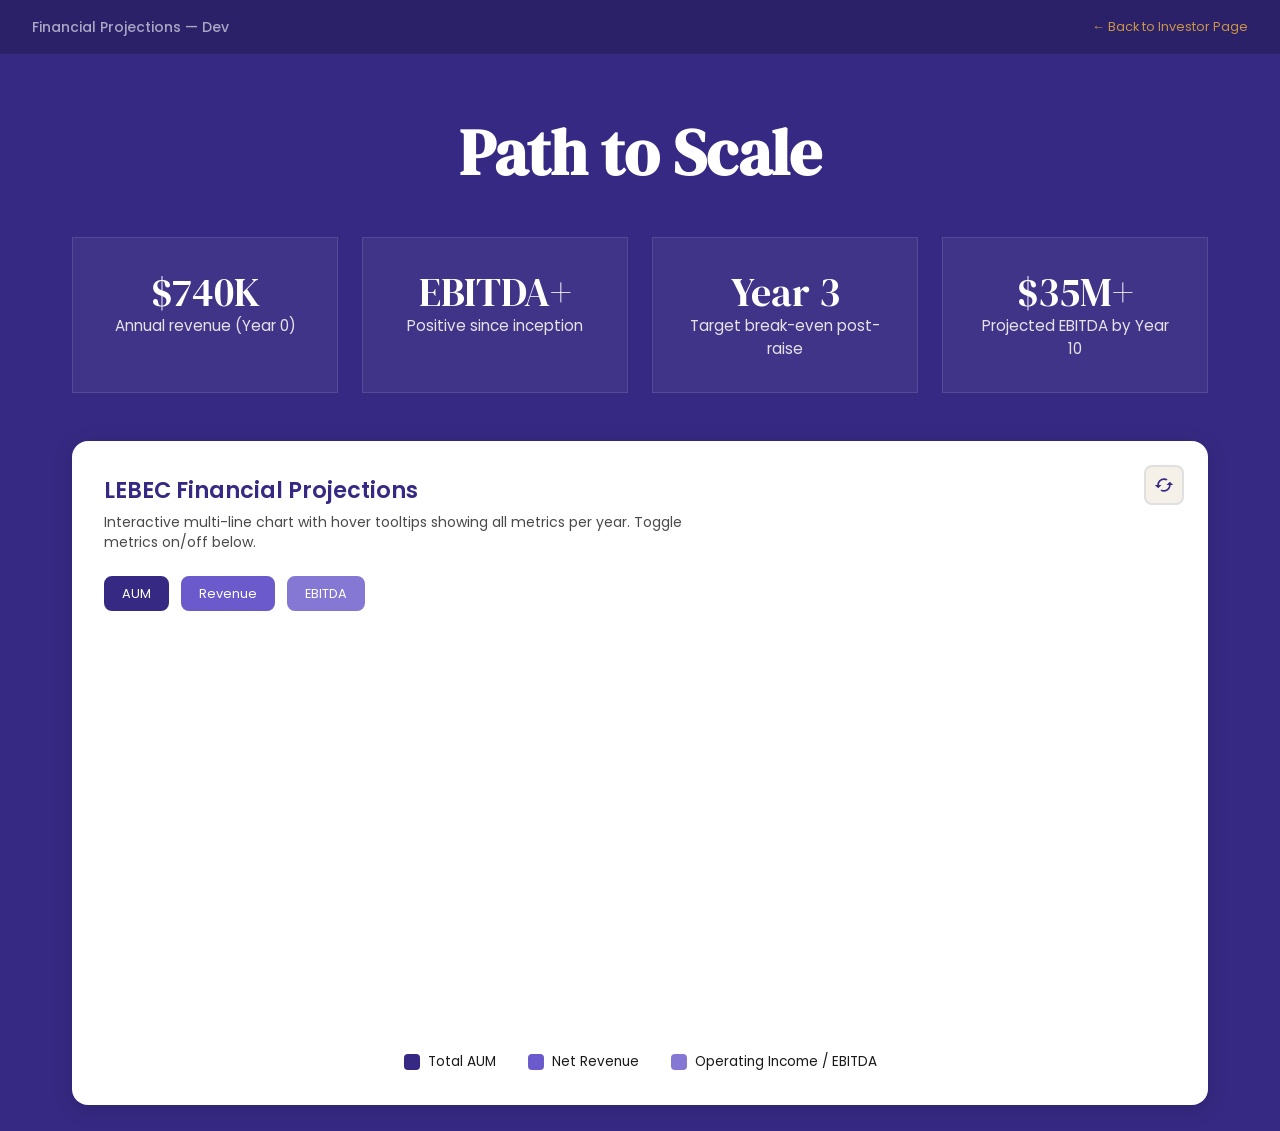
==== chart-demos/financial-projections.html @ 15fc8a6a "Fix revenue tab image paths for Netlify deployment" ====
<!DOCTYPE html>
<html lang="en">
<head>
  <meta charset="UTF-8">
  <meta name="viewport" content="width=device-width, initial-scale=1.0">
  <title>Financial Projections Charts | LEBEC</title>
  <meta name="robots" content="noindex, nofollow">

  <!-- Fonts -->
  <link rel="preconnect" href="https://fonts.googleapis.com">
  <link rel="preconnect" href="https://fonts.gstatic.com" crossorigin>
  <link href="https://fonts.googleapis.com/css2?family=DM+Serif+Display:ital@0;1&family=Poppins:wght@400;500;600;700&display=swap" rel="stylesheet">

  <!-- Styles -->
  <link rel="stylesheet" href="financial-projections.css">

  <!-- D3.js -->
  <script src="https://d3js.org/d3.v7.min.js"></script>
</head>
<body>

  <header class="page-header">
    <h1>Financial Projections — Dev</h1>
    <a href="../index.html" class="back-link">← Back to Investor Page</a>
  </header>

  <main class="financials-section">

    <h2 class="section-title">Path to Scale</h2>

    <!-- Highlight Cards -->
    <div class="financials-grid">
      <div class="financial-card">
        <div class="financial-value">$740K</div>
        <div class="financial-label">Annual revenue (Year 0)</div>
      </div>
      <div class="financial-card">
        <div class="financial-value">EBITDA+</div>
        <div class="financial-label">Positive since inception</div>
      </div>
      <div class="financial-card">
        <div class="financial-value">Year 3</div>
        <div class="financial-label">Target break-even post-raise</div>
      </div>
      <div class="financial-card">
        <div class="financial-value">$35M+</div>
        <div class="financial-label">Projected EBITDA by Year 10</div>
      </div>
    </div>

    <!-- Flip Card: Chart on front, Data on back -->
    <div class="flip-card-container">
      <div class="flip-card" id="flip-card-1">

        <!-- FRONT: Chart -->
        <div class="flip-card-front">
          <button class="flip-icon-btn" onclick="toggleFlip('flip-card-1')" title="View source data">
            <svg viewBox="0 0 24 24" xmlns="http://www.w3.org/2000/svg">
              <path d="M19 8l-4 4h3c0 3.31-2.69 6-6 6-1.01 0-1.97-.25-2.8-.7l-1.46 1.46C8.97 19.54 10.43 20 12 20c4.42 0 8-3.58 8-8h3l-4-4zM6 12c0-3.31 2.69-6 6-6 1.01 0 1.97.25 2.8.7l1.46-1.46C15.03 4.46 13.57 4 12 4c-4.42 0-8 3.58-8 8H1l4 4 4-4H6z"/>
            </svg>
          </button>
          <span class="flip-hint">View data</span>

          <h2>LEBEC Financial Projections</h2>
          <p class="chart-description">Interactive multi-line chart with hover tooltips showing all metrics per year. Toggle metrics on/off below.</p>

          <div class="chart-controls" id="controls-1">
            <button class="toggle-btn active" data-metric="aum">AUM</button>
            <button class="toggle-btn active" data-metric="revenue">Revenue</button>
            <button class="toggle-btn active" data-metric="ebitda">EBITDA</button>
          </div>

          <div class="chart-container" id="chart-1"></div>

          <div class="chart-legend">
            <div class="legend-item" data-metric="aum">
              <div class="legend-color" style="background: var(--royal-blue)"></div>
              <span>Total AUM</span>
            </div>
            <div class="legend-item" data-metric="revenue">
              <div class="legend-color" style="background: var(--purple-58)"></div>
              <span>Net Revenue</span>
            </div>
            <div class="legend-item" data-metric="ebitda">
              <div class="legend-color" style="background: var(--purple-65)"></div>
              <span>Operating Income / EBITDA</span>
            </div>
          </div>
        </div>

        <!-- BACK: Source Data -->
        <div class="flip-card-back">
          <button class="flip-icon-btn" onclick="toggleFlip('flip-card-1')" title="View chart">
            <svg viewBox="0 0 24 24" xmlns="http://www.w3.org/2000/svg">
              <path d="M19 8l-4 4h3c0 3.31-2.69 6-6 6-1.01 0-1.97-.25-2.8-.7l-1.46 1.46C8.97 19.54 10.43 20 12 20c4.42 0 8-3.58 8-8h3l-4-4zM6 12c0-3.31 2.69-6 6-6 1.01 0 1.97.25 2.8.7l1.46-1.46C15.03 4.46 13.57 4 12 4c-4.42 0-8 3.58-8 8H1l4 4 4-4H6z"/>
            </svg>
          </button>
          <span class="flip-hint">View chart</span>

          <h2>LEBEC Financial Projections</h2>
          <p class="chart-description">Financial projections data table with all metrics per year.</p>

          <div class="data-table">
            <table>
              <thead>
                <tr>
                  <th>Metric (000's)</th>
                  <th>Year 0</th>
                  <th>Year 1</th>
                  <th>Year 2</th>
                  <th>Year 3</th>
                  <th>Year 4</th>
                  <th>Year 5</th>
                  <th>Year 6</th>
                  <th>Year 7</th>
                  <th>Year 8</th>
                  <th>Year 9</th>
                  <th>Year 10</th>
                </tr>
              </thead>
              <tbody>
                <tr>
                  <td><strong>Total AUM</strong></td>
                  <td>$—</td>
                  <td>$50,700</td>
                  <td>$100,910</td>
                  <td>$201,183</td>
                  <td>$401,538</td>
                  <td>$681,999</td>
                  <td>$1,090,599</td>
                  <td>$1,689,779</td>
                  <td>$2,533,992</td>
                  <td>$3,547,150</td>
                  <td>$4,611,295</td>
                </tr>
                <tr>
                  <td><strong>Total Revenue</strong></td>
                  <td>$740</td>
                  <td>$1,950</td>
                  <td>$3,410</td>
                  <td>$6,183</td>
                  <td>$11,538</td>
                  <td>$18,999</td>
                  <td>$29,799</td>
                  <td>$45,539</td>
                  <td>$67,632</td>
                  <td>$94,246</td>
                  <td>$122,520</td>
                </tr>
                <tr>
                  <td><strong>Sub Advisory Expense</strong></td>
                  <td>$—</td>
                  <td>$1,000</td>
                  <td>$1,750</td>
                  <td>$3,500</td>
                  <td>$6,600</td>
                  <td>$11,220</td>
                  <td>$17,408</td>
                  <td>$26,982</td>
                  <td>$40,474</td>
                  <td>$56,663</td>
                  <td>$69,058</td>
                </tr>
                <tr>
                  <td><strong>Net Revenue</strong></td>
                  <td>$740</td>
                  <td>$950</td>
                  <td>$1,660</td>
                  <td>$2,683</td>
                  <td>$4,938</td>
                  <td>$7,779</td>
                  <td>$12,391</td>
                  <td>$18,556</td>
                  <td>$27,159</td>
                  <td>$37,583</td>
                  <td>$53,462</td>
                </tr>
                <tr>
                  <td><strong>Other Expenses</strong></td>
                  <td>$723</td>
                  <td>$1,577</td>
                  <td>$1,837</td>
                  <td>$2,655</td>
                  <td>$3,895</td>
                  <td>$4,951</td>
                  <td>$6,772</td>
                  <td>$9,306</td>
                  <td>$11,856</td>
                  <td>$14,915</td>
                  <td>$18,786</td>
                </tr>
                <tr>
                  <td><strong>Operating Income / EBITDA</strong></td>
                  <td>$17</td>
                  <td>$(627)</td>
                  <td>$(177)</td>
                  <td>$28</td>
                  <td>$1,043</td>
                  <td>$2,828</td>
                  <td>$5,619</td>
                  <td>$9,250</td>
                  <td>$15,303</td>
                  <td>$22,668</td>
                  <td>$34,676</td>
                </tr>
                <tr>
                  <td><strong>Operating Income %</strong></td>
                  <td>2%</td>
                  <td>-32%</td>
                  <td>-5%</td>
                  <td>0%</td>
                  <td>9%</td>
                  <td>15%</td>
                  <td>19%</td>
                  <td>20%</td>
                  <td>23%</td>
                  <td>24%</td>
                  <td>28%</td>
                </tr>
                <tr>
                  <td><strong>Income Tax Expense</strong></td>
                  <td>—</td>
                  <td>—</td>
                  <td>—</td>
                  <td>$7</td>
                  <td>$261</td>
                  <td>$707</td>
                  <td>$1,405</td>
                  <td>$2,312</td>
                  <td>$3,826</td>
                  <td>$5,667</td>
                  <td>$8,669</td>
                </tr>
                <tr>
                  <td><strong>Earnings after Taxes</strong></td>
                  <td>—</td>
                  <td>—</td>
                  <td>—</td>
                  <td>$21</td>
                  <td>$782</td>
                  <td>$2,121</td>
                  <td>$4,214</td>
                  <td>$6,937</td>
                  <td>$11,477</td>
                  <td>$17,001</td>
                  <td>$26,007</td>
                </tr>
              </tbody>
            </table>
          </div>
        </div>

      </div>
    </div>

  </main>

  <!-- Tooltip (shared) -->
  <div class="tooltip" id="tooltip"></div>

  <script>
    // ============================================
    // FLIP CARD TOGGLE
    // ============================================
    function toggleFlip(cardId) {
      const card = document.getElementById(cardId);
      card.classList.toggle('flipped');
    }

    // ============================================
    // DATA
    // ============================================
    const data = [
      { year: 0,  yearLabel: 'Year 0',  aum: 0,       totalRevenue: 740,    subAdvisory: 0,     netRevenue: 740,   otherExpenses: 723,   ebitda: 17,       margin: 2,   taxExpense: null, earningsAfterTax: null },
      { year: 1,  yearLabel: 'Year 1',  aum: 50700,   totalRevenue: 1950,   subAdvisory: 1000,  netRevenue: 950,   otherExpenses: 1577,  ebitda: -626.90,  margin: -32, taxExpense: null, earningsAfterTax: null },
      { year: 2,  yearLabel: 'Year 2',  aum: 100910,  totalRevenue: 3410,   subAdvisory: 1750,  netRevenue: 1660,  otherExpenses: 1837,  ebitda: -177.01,  margin: -5,  taxExpense: null, earningsAfterTax: null },
      { year: 3,  yearLabel: 'Year 3',  aum: 201183,  totalRevenue: 6183,   subAdvisory: 3500,  netRevenue: 2683,  otherExpenses: 2655,  ebitda: 27.60,    margin: 0,   taxExpense: 7,    earningsAfterTax: 21 },
      { year: 4,  yearLabel: 'Year 4',  aum: 401538,  totalRevenue: 11538,  subAdvisory: 6600,  netRevenue: 4938,  otherExpenses: 3895,  ebitda: 1043.05,  margin: 9,   taxExpense: 261,  earningsAfterTax: 782 },
      { year: 5,  yearLabel: 'Year 5',  aum: 681999,  totalRevenue: 18999,  subAdvisory: 11220, netRevenue: 7779,  otherExpenses: 4951,  ebitda: 2828.47,  margin: 15,  taxExpense: 707,  earningsAfterTax: 2121 },
      { year: 6,  yearLabel: 'Year 6',  aum: 1090599, totalRevenue: 29799,  subAdvisory: 17408, netRevenue: 12391, otherExpenses: 6772,  ebitda: 5618.58,  margin: 19,  taxExpense: 1405, earningsAfterTax: 4214 },
      { year: 7,  yearLabel: 'Year 7',  aum: 1689779, totalRevenue: 45539,  subAdvisory: 26982, netRevenue: 18556, otherExpenses: 9306,  ebitda: 9249.97,  margin: 20,  taxExpense: 2312, earningsAfterTax: 6937 },
      { year: 8,  yearLabel: 'Year 8',  aum: 2533992, totalRevenue: 67632,  subAdvisory: 40474, netRevenue: 27159, otherExpenses: 11856, ebitda: 15302.68, margin: 23,  taxExpense: 3826, earningsAfterTax: 11477 },
      { year: 9,  yearLabel: 'Year 9',  aum: 3547150, totalRevenue: 94246,  subAdvisory: 56663, netRevenue: 37583, otherExpenses: 14915, ebitda: 22668.37, margin: 24,  taxExpense: 5667, earningsAfterTax: 17001 },
      { year: 10, yearLabel: 'Year 10', aum: 4611295, totalRevenue: 122520, subAdvisory: 69058, netRevenue: 53462, otherExpenses: 18786, ebitda: 34675.66, margin: 28,  taxExpense: 8669, earningsAfterTax: 26007 }
    ];

    // Colors — Graph Accent Colors (Purple Gradient) per Style Guide
    const colors = {
      aum: '#362983',        // royal blue — Primary data series
      revenue: '#6a5acb',    // purple 58% — Secondary data series
      ebitda: '#8577d4',     // purple 65% — Tertiary data series
      lilac: '#E7E2E8',
      axisLabel: '#4a4a4a',  // gray-600 for axis labels
      axisLabelAlt: '#4a4a4a'
    };

    // Format helpers
    const formatCurrency = d3.format('$,.0f');
    const formatCurrencyK = (d) => {
      const abs = Math.abs(d);
      const sign = d < 0 ? '-' : '';
      if (abs >= 1000) return `${sign}$${(abs/1000).toFixed(1)}M`;
      return `${sign}$${abs.toFixed(0)}K`;
    };
    const formatAUM = (d) => {
      if (d >= 1000000) return `$${(d/1000000).toFixed(1)}B`;
      if (d >= 1000) return `$${(d/1000).toFixed(0)}M`;
      return `$${d.toFixed(0)}K`;
    };
    const formatPercent = d3.format('+.0%');

    // Tooltip
    const tooltip = d3.select('#tooltip');

    function showTooltip(event, content) {
      tooltip
        .html(content)
        .classed('active', true)
        .style('left', (event.pageX + 15) + 'px')
        .style('top', (event.pageY - 10) + 'px');
    }

    function hideTooltip() {
      tooltip.classed('active', false);
    }

    // ============================================
    // CHART 1: Multi-Line Chart
    // ============================================
    function createChart1() {
      const container = d3.select('#chart-1');
      const width = container.node().getBoundingClientRect().width;
      const height = 400;
      const margin = { top: 40, right: 100, bottom: 50, left: 100 };

      const svg = container.append('svg')
        .attr('width', width)
        .attr('height', height);

      const chartWidth = width - margin.left - margin.right;
      const chartHeight = height - margin.top - margin.bottom;

      const g = svg.append('g')
        .attr('transform', `translate(${margin.left},${margin.top})`);

      // Scales
      const x = d3.scaleLinear()
        .domain([0, 10])
        .range([0, chartWidth]);

      // Dual Y-axis scales
      const yAum = d3.scaleLinear()
        .domain([0, d3.max(data, d => d.aum) * 1.1])
        .range([chartHeight, 0]);

      const yRevenue = d3.scaleLinear()
        .domain([d3.min(data, d => d.ebitda) * 1.2, d3.max(data, d => d.netRevenue) * 1.1])
        .range([chartHeight, 0]);

      // Grid
      g.append('g')
        .attr('class', 'grid')
        .call(d3.axisLeft(yAum)
          .tickSize(-chartWidth)
          .tickFormat('')
          .ticks(5));

      // X Axis
      g.append('g')
        .attr('class', 'axis')
        .attr('transform', `translate(0,${chartHeight})`)
        .call(d3.axisBottom(x)
          .ticks(11)
          .tickFormat(d => `Yr ${d}`));

      // Y Axis Left (AUM)
      g.append('g')
        .attr('class', 'axis')
        .call(d3.axisLeft(yAum)
          .ticks(5)
          .tickFormat(d => formatAUM(d)));

      g.append('text')
        .attr('transform', 'rotate(-90)')
        .attr('y', -80)
        .attr('x', -chartHeight / 2)
        .attr('fill', colors.axisLabel)
        .attr('text-anchor', 'middle')
        .attr('font-size', '12px')
        .text('AUM');

      // Y Axis Right (Revenue/EBITDA)
      g.append('g')
        .attr('class', 'axis')
        .attr('transform', `translate(${chartWidth},0)`)
        .call(d3.axisRight(yRevenue)
          .ticks(5)
          .tickFormat(d => formatCurrencyK(d)));

      g.append('text')
        .attr('transform', 'rotate(90)')
        .attr('y', -chartWidth - 80)
        .attr('x', chartHeight / 2)
        .attr('fill', colors.axisLabelAlt)
        .attr('text-anchor', 'middle')
        .attr('font-size', '12px')
        .text('Net Revenue / EBITDA ($K)');

      // Line generators
      const lineAum = d3.line()
        .x(d => x(d.year))
        .y(d => yAum(d.aum))
        .curve(d3.curveMonotoneX);

      const lineRevenue = d3.line()
        .x(d => x(d.year))
        .y(d => yRevenue(d.netRevenue))
        .curve(d3.curveMonotoneX);

      const lineEbitda = d3.line()
        .x(d => x(d.year))
        .y(d => yRevenue(d.ebitda))
        .curve(d3.curveMonotoneX);

      // Draw lines
      const pathAum = g.append('path')
        .datum(data)
        .attr('class', 'line line-aum')
        .attr('d', lineAum)
        .attr('data-metric', 'aum');

      const pathRevenue = g.append('path')
        .datum(data)
        .attr('class', 'line line-revenue')
        .attr('d', lineRevenue)
        .attr('data-metric', 'revenue');

      const pathEbitda = g.append('path')
        .datum(data)
        .attr('class', 'line line-ebitda')
        .attr('d', lineEbitda)
        .attr('data-metric', 'ebitda');

      // Animate lines
      [pathAum, pathRevenue, pathEbitda].forEach(path => {
        const length = path.node().getTotalLength();
        path
          .attr('stroke-dasharray', length)
          .attr('stroke-dashoffset', length)
          .transition()
          .duration(1500)
          .ease(d3.easeQuadOut)
          .attr('stroke-dashoffset', 0);
      });

      // Dots for AUM
      g.selectAll('.dot-aum')
        .data(data)
        .enter()
        .append('circle')
        .attr('class', 'dot')
        .attr('cx', d => x(d.year))
        .attr('cy', d => yAum(d.aum))
        .attr('r', 5)
        .attr('fill', colors.aum)
        .attr('data-metric', 'aum')
        .on('mouseover', function(event, d) {
          showTooltip(event, `
            <div class="tooltip-title">${d.yearLabel}</div>
            <div class="tooltip-row"><span class="tooltip-label">AUM:</span><span class="tooltip-value">${formatAUM(d.aum)}</span></div>
            <div class="tooltip-row"><span class="tooltip-label">Net Revenue:</span><span class="tooltip-value">${formatCurrencyK(d.netRevenue)}</span></div>
            <div class="tooltip-row"><span class="tooltip-label">EBITDA:</span><span class="tooltip-value">${formatCurrencyK(d.ebitda)}</span></div>
            <div class="tooltip-row"><span class="tooltip-label">Margin:</span><span class="tooltip-value">${d.margin}%</span></div>
          `);
        })
        .on('mouseout', hideTooltip);

      // Dots for Revenue
      g.selectAll('.dot-revenue')
        .data(data)
        .enter()
        .append('circle')
        .attr('class', 'dot')
        .attr('cx', d => x(d.year))
        .attr('cy', d => yRevenue(d.netRevenue))
        .attr('r', 5)
        .attr('fill', colors.revenue)
        .attr('data-metric', 'revenue')
        .on('mouseover', function(event, d) {
          showTooltip(event, `
            <div class="tooltip-title">${d.yearLabel}</div>
            <div class="tooltip-row"><span class="tooltip-label">Net Revenue:</span><span class="tooltip-value">${formatCurrencyK(d.netRevenue)}</span></div>
            <div class="tooltip-row"><span class="tooltip-label">Other Expenses:</span><span class="tooltip-value">${formatCurrencyK(d.otherExpenses)}</span></div>
            <div class="tooltip-row"><span class="tooltip-label">EBITDA:</span><span class="tooltip-value">${formatCurrencyK(d.ebitda)}</span></div>
          `);
        })
        .on('mouseout', hideTooltip);

      // Dots for EBITDA
      g.selectAll('.dot-ebitda')
        .data(data)
        .enter()
        .append('circle')
        .attr('class', 'dot')
        .attr('cx', d => x(d.year))
        .attr('cy', d => yRevenue(d.ebitda))
        .attr('r', 5)
        .attr('fill', colors.ebitda)
        .attr('data-metric', 'ebitda')
        .on('mouseover', function(event, d) {
          showTooltip(event, `
            <div class="tooltip-title">${d.yearLabel}</div>
            <div class="tooltip-row"><span class="tooltip-label">EBITDA:</span><span class="tooltip-value">${formatCurrencyK(d.ebitda)}</span></div>
            <div class="tooltip-row"><span class="tooltip-label">Margin:</span><span class="tooltip-value">${d.margin}%</span></div>
          `);
        })
        .on('mouseout', hideTooltip);

      // Toggle controls
      d3.selectAll('#controls-1 .toggle-btn').on('click', function() {
        const btn = d3.select(this);
        const metric = btn.attr('data-metric');
        const isActive = btn.classed('active');

        btn.classed('active', !isActive);

        // Toggle visibility
        g.selectAll(`[data-metric="${metric}"]`)
          .transition()
          .duration(300)
          .style('opacity', isActive ? 0 : 1);
      });
    }

    // ============================================
    // INITIALIZE
    // ============================================
    document.addEventListener('DOMContentLoaded', () => {
      createChart1();
    });

    // Resize handler
    let resizeTimeout;
    window.addEventListener('resize', () => {
      clearTimeout(resizeTimeout);
      resizeTimeout = setTimeout(() => {
        d3.select('#chart-1').selectAll('*').remove();
        createChart1();
      }, 250);
    });
  </script>

</body>
</html>
---- chart-demos/financial-projections.css ----
/* Financial Projections Charts - Dark Theme
   ========================================== */

/* CSS Variables - Brand Colors */
:root {
  --royal-blue: #362983;
  --royal-blue-dark: #2a1f66;
  --purple-58: #6a5acb;
  --purple-65: #8577d4;
  --purple-73: #9f94dd;
  --lilac: #E7E2E8;
  --sky-blue: #CFDFE8;
  --mint-green: #CEDDC7;
  --olive-green: #3FA162;
  --mustard-yellow: #EFB142;
  --ivory: #F6F1E8;
  --white: #FFFFFF;
  --black: #1a1a1a;
  --gray-600: #4a4a4a;
  --gray-400: #8a8a8a;
  --gray-200: #e0e0e0;

  --font-display: 'DM Serif Display', Georgia, serif;
  --font-title: 'Poppins', -apple-system, BlinkMacSystemFont, sans-serif;
  --font-body: 'Poppins', -apple-system, BlinkMacSystemFont, sans-serif;

  --line-height-body: 1.6;
  --line-height-tight: 1.4;
}

*, *::before, *::after {
  box-sizing: border-box;
  margin: 0;
  padding: 0;
}

body {
  font-family: var(--font-body);
  font-weight: 400;
  line-height: var(--line-height-body);
  color: var(--white);
  background-color: var(--royal-blue);
}

/* =============================================
   DEV HEADER (minimal, for navigation only)
   ============================================= */
.page-header {
  background: rgba(0,0,0,0.2);
  color: var(--white);
  padding: 1rem 2rem;
  display: flex;
  align-items: center;
  justify-content: space-between;
}

.page-header h1 {
  font-family: var(--font-title);
  font-size: 0.875rem;
  font-weight: 500;
  opacity: 0.6;
}

.page-header p {
  display: none;
}

.back-link {
  color: var(--mustard-yellow);
  text-decoration: none;
  font-size: 0.8rem;
  opacity: 0.8;
  transition: opacity 0.2s;
}

.back-link:hover {
  opacity: 1;
  text-decoration: underline;
}

/* =============================================
   FINANCIALS SECTION
   ============================================= */
.financials-section {
  max-width: 1200px;
  margin: 0 auto;
  padding: 4rem 2rem;
}

/* Section Title */
.section-title {
  font-family: var(--font-display);
  font-size: clamp(2.5rem, 5vw, 4rem);
  color: var(--white);
  text-align: center;
  margin-bottom: 3rem;
  line-height: 1.1;
}

/* =============================================
   HIGHLIGHT CARDS
   ============================================= */
.financials-grid {
  display: grid;
  grid-template-columns: repeat(4, 1fr);
  gap: 1.5rem;
  margin-bottom: 3rem;
}

@media (max-width: 1000px) {
  .financials-grid { grid-template-columns: repeat(2, 1fr); }
}

@media (max-width: 600px) {
  .financials-grid { grid-template-columns: 1fr; }
}

.financial-card {
  background: rgba(255,255,255,0.05);
  border: 1px solid rgba(255,255,255,0.1);
  padding: 2rem;
  text-align: center;
  transition: all 0.3s;
}

.financial-card:hover {
  background: rgba(255,255,255,0.1);
  border-color: var(--mustard-yellow);
}

.financial-value {
  font-family: var(--font-display);
  font-size: 2.5rem;
  color: var(--white);
  margin-bottom: 0.06rem;
  line-height: 1.1;
}

.financial-label {
  font-size: 0.95rem;
  font-weight: 400;
  color: var(--lilac);
  line-height: 1.5;
}

/* =============================================
   FLIP CARD (Dark Theme)
   ============================================= */
.flip-card-container {
  perspective: 2000px;
}

.flip-card {
  position: relative;
  width: 100%;
  min-height: 600px;
  transform-style: preserve-3d;
}

.flip-card-front,
.flip-card-back {
  position: absolute;
  width: 100%;
  min-height: 600px;
  backface-visibility: hidden;
  -webkit-backface-visibility: hidden;
  background: var(--white);
  border-radius: 16px;
  padding: 2rem;
  box-shadow: 0 4px 20px rgba(0,0,0,0.15);
  transition: transform 0.6s cubic-bezier(0.4, 0, 0.2, 1);
}

.flip-card-front {
  transform: rotateY(0deg);
}

.flip-card-back {
  transform: rotateY(180deg);
}

/* Flipped state: rotate each face individually (Firefox 3D compat) */
.flip-card.flipped .flip-card-front {
  transform: rotateY(-180deg);
}

.flip-card.flipped .flip-card-back {
  transform: rotateY(0deg);
}

/* Flip Button */
.flip-icon-btn {
  position: absolute;
  top: 1.5rem;
  right: 1.5rem;
  width: 40px;
  height: 40px;
  border: 2px solid var(--gray-200);
  border-radius: 8px;
  background: var(--ivory);
  cursor: pointer;
  display: flex;
  align-items: center;
  justify-content: center;
  transition: all 0.2s;
  z-index: 10;
}

.flip-icon-btn:hover {
  border-color: var(--royal-blue);
  background: var(--lilac);
}

.flip-icon-btn svg {
  width: 20px;
  height: 20px;
  fill: var(--royal-blue);
  transition: transform 0.3s;
}

.flip-icon-btn:hover svg {
  transform: rotateY(180deg);
}

.flip-hint {
  position: absolute;
  top: 1.5rem;
  right: 4.5rem;
  font-size: 0.75rem;
  color: var(--gray-400);
  opacity: 0;
  transition: opacity 0.2s;
}

.flip-icon-btn:hover + .flip-hint,
.flip-hint:hover {
  opacity: 1;
}

/* Flip Card Content */
.flip-card-front h2,
.flip-card-back h2 {
  font-family: var(--font-title);
  font-size: 1.4rem;
  font-weight: 600;
  color: var(--royal-blue);
  margin-bottom: 0.25rem;
}

.flip-card-front .chart-description,
.flip-card-back .chart-description {
  color: var(--gray-600);
  font-size: 0.875rem;
  line-height: var(--line-height-tight);
  margin-bottom: 1.5rem;
  max-width: 600px;
}

/* Chart Container */
.chart-container {
  width: 100%;
  min-height: 400px;
  position: relative;
}

/* =============================================
   D3 CHART STYLES
   ============================================= */
.axis path,
.axis line {
  stroke: var(--gray-200);
}

.axis text {
  fill: var(--gray-600);
  font-family: var(--font-body);
  font-size: 12px;
}

.grid line {
  stroke: var(--gray-200);
  stroke-opacity: 0.5;
  stroke-dasharray: 2,2;
}

.grid path {
  stroke-width: 0;
}

/* Chart Lines */
.line {
  fill: none;
  stroke-width: 3;
  stroke-linecap: round;
  stroke-linejoin: round;
}

.line-aum { stroke: var(--royal-blue); }
.line-revenue { stroke: var(--purple-58); }
.line-ebitda { stroke: var(--purple-65); }

/* Dots */
.dot {
  cursor: pointer;
  transition: r 0.2s;
}

.dot:hover {
  r: 8;
}

/* =============================================
   TOOLTIP (works on dark)
   ============================================= */
.tooltip {
  position: absolute;
  background: rgba(0,0,0,0.9);
  color: var(--white);
  padding: 12px 16px;
  border-radius: 8px;
  font-size: 0.85rem;
  pointer-events: none;
  opacity: 0;
  transition: opacity 0.2s;
  z-index: 100;
  box-shadow: 0 4px 12px rgba(0,0,0,0.4);
  border: 1px solid rgba(255,255,255,0.1);
}

.tooltip.active {
  opacity: 1;
}

.tooltip-title {
  font-weight: 700;
  color: var(--mustard-yellow);
  margin-bottom: 6px;
}

.tooltip-row {
  display: flex;
  justify-content: space-between;
  gap: 1rem;
  padding: 2px 0;
}

.tooltip-label {
  color: rgba(255,255,255,0.6);
}

.tooltip-value {
  font-weight: 600;
}

/* =============================================
   LEGEND
   ============================================= */
.chart-legend {
  display: flex;
  justify-content: center;
  gap: 2rem;
  margin-top: 1.5rem;
  flex-wrap: wrap;
}

.legend-item {
  display: flex;
  align-items: center;
  gap: 0.5rem;
  font-size: 0.85rem;
  color: var(--black);
  cursor: pointer;
  transition: opacity 0.2s;
}

.legend-item:hover {
  opacity: 0.7;
}

.legend-color {
  width: 16px;
  height: 16px;
  border-radius: 4px;
}

/* =============================================
   TOGGLE CONTROLS
   ============================================= */
.chart-controls {
  display: flex;
  gap: 0.75rem;
  margin-bottom: 1rem;
  flex-wrap: wrap;
}

.toggle-btn {
  padding: 0.4rem 1rem;
  background: var(--ivory);
  border: 2px solid var(--gray-200);
  border-radius: 8px;
  font-family: var(--font-body);
  font-size: 0.8rem;
  color: var(--gray-600);
  cursor: pointer;
  transition: all 0.2s;
}

.toggle-btn:hover {
  border-color: var(--royal-blue);
}

.toggle-btn.active {
  color: var(--white);
}

.toggle-btn.active[data-metric="aum"] {
  background: var(--royal-blue);
  border-color: var(--royal-blue);
}

.toggle-btn.active[data-metric="revenue"] {
  background: var(--purple-58);
  border-color: var(--purple-58);
}

.toggle-btn.active[data-metric="ebitda"] {
  background: var(--purple-65);
  border-color: var(--purple-65);
}

/* =============================================
   DATA TABLE
   ============================================= */
.data-table {
  margin-top: 2rem;
  overflow-x: auto;
}

.data-table table {
  width: 100%;
  border-collapse: collapse;
  font-size: 0.8rem;
}

.data-table th,
.data-table td {
  padding: 0.6rem 0.75rem;
  text-align: right;
  border-bottom: 1px solid var(--gray-200);
}

.data-table th:first-child,
.data-table td:first-child {
  text-align: left;
  position: sticky;
  left: 0;
  background: var(--white);
  z-index: 1;
}

.data-table th {
  background: var(--lilac);
  color: var(--royal-blue);
  font-weight: 600;
  white-space: nowrap;
}

.data-table th:first-child {
  background: var(--lilac);
}

.data-table td {
  color: var(--black);
  white-space: nowrap;
}

.data-table tr:hover td {
  background: var(--ivory);
}

.data-table tr:hover td:first-child {
  background: var(--ivory);
}

/* =============================================
   RESPONSIVE
   ============================================= */
@media (max-width: 768px) {
  .financials-section {
    padding: 3rem 1rem;
  }

  .flip-card-front,
  .flip-card-back {
    padding: 1.5rem;
  }

  .chart-container {
    min-height: 300px;
  }
}
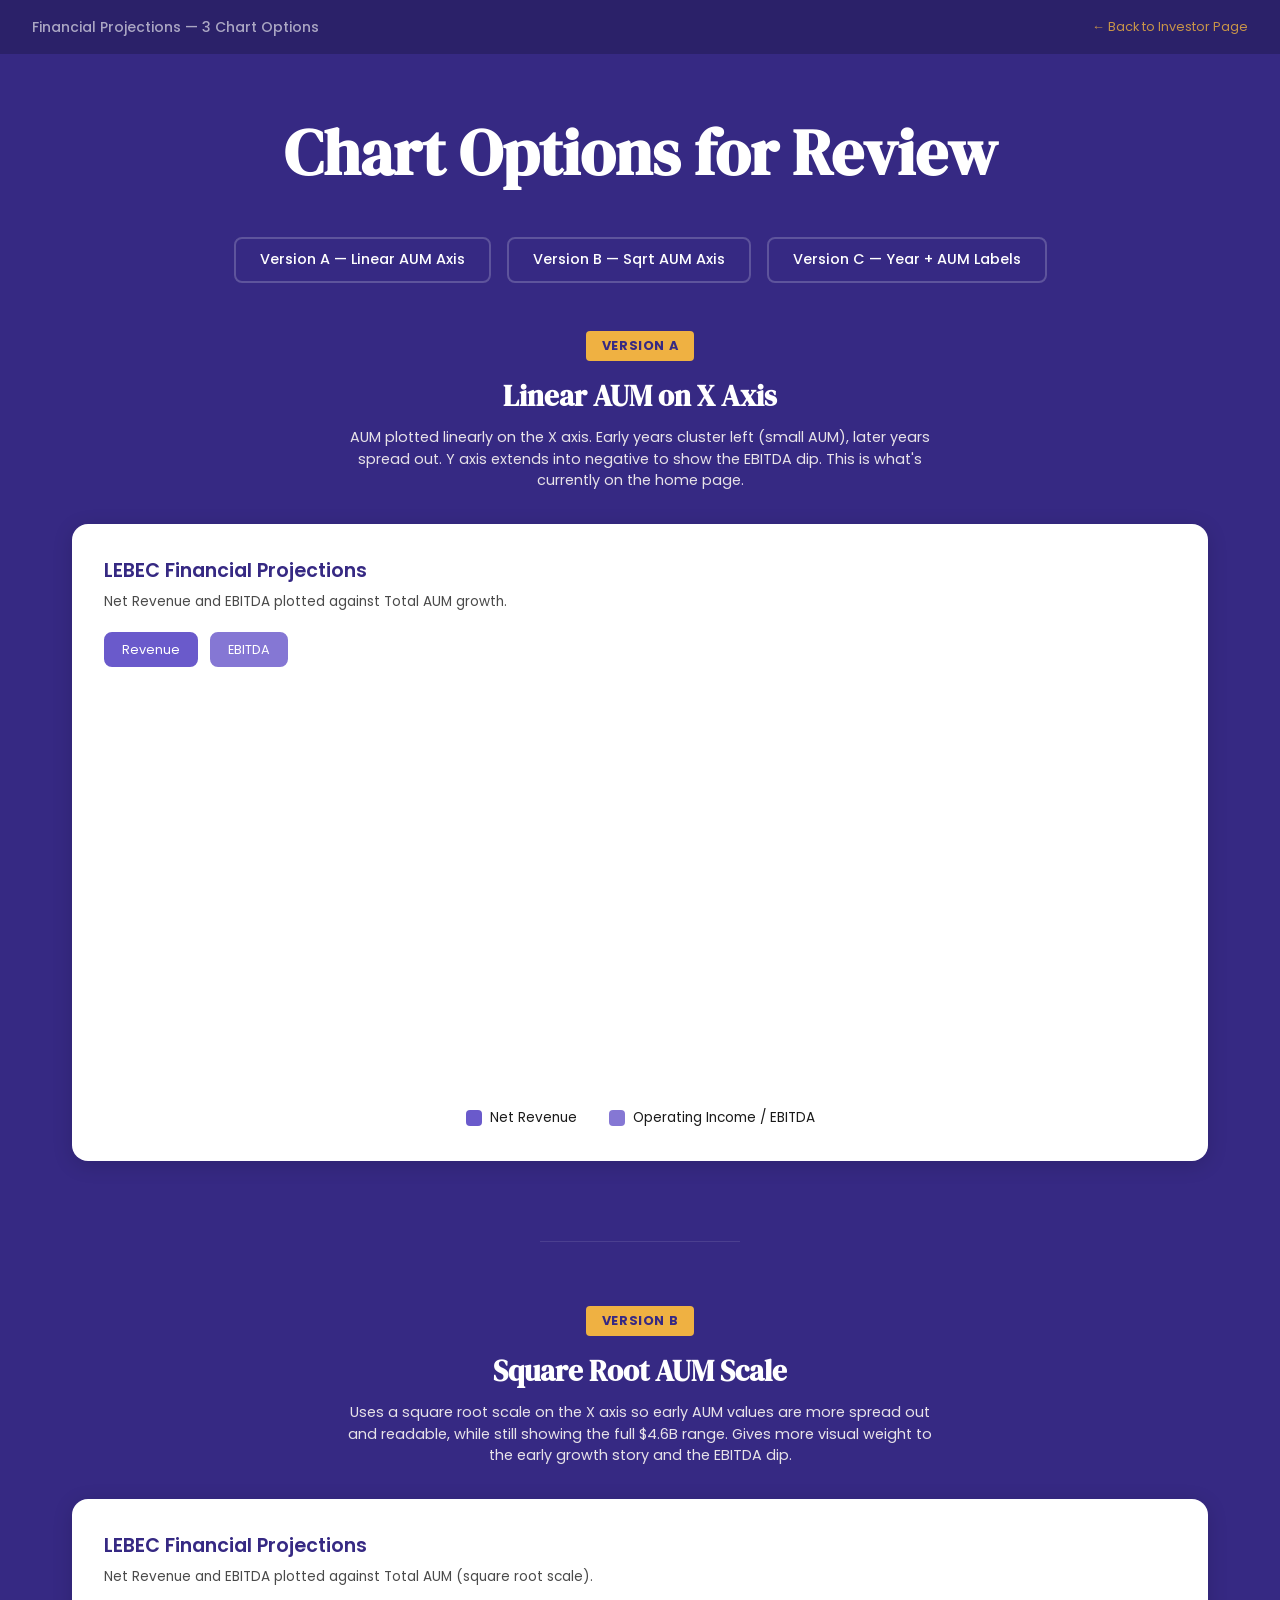
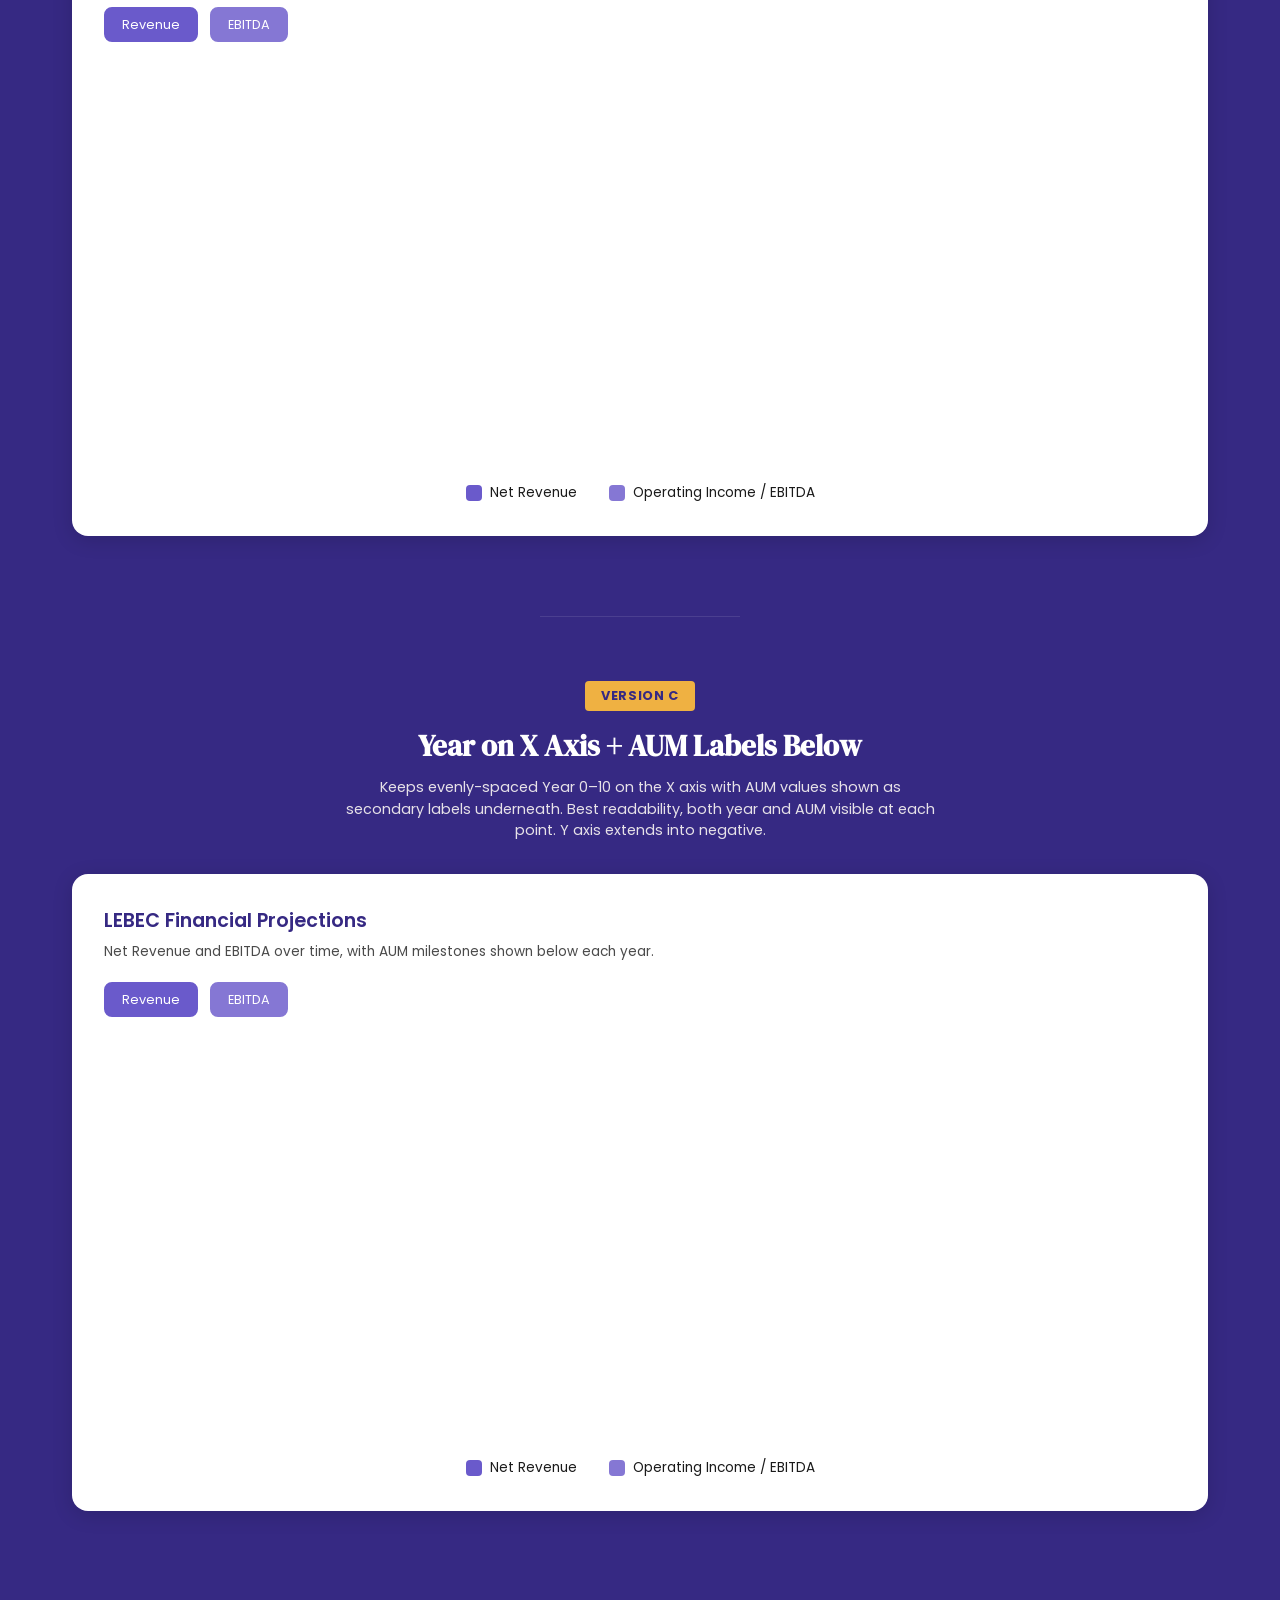
==== commit 984da4b9: "Update chart: AUM on X axis, Y into negative + 3 version demos - Alix bio: removed trailing period t" ====
--- a/chart-demos/financial-projections.html
+++ b/chart-demos/financial-projections.html
@@ -3,7 +3,7 @@
 <head>
   <meta charset="UTF-8">
   <meta name="viewport" content="width=device-width, initial-scale=1.0">
-  <title>Financial Projections Charts | LEBEC</title>
+  <title>Financial Projections — 3 Options | LEBEC</title>
   <meta name="robots" content="noindex, nofollow">
 
   <!-- Fonts -->
@@ -16,240 +16,222 @@
 
   <!-- D3.js -->
   <script src="https://d3js.org/d3.v7.min.js"></script>
+
+  <style>
+    /* Version selector nav */
+    .version-nav {
+      display: flex;
+      gap: 1rem;
+      justify-content: center;
+      margin-bottom: 3rem;
+      flex-wrap: wrap;
+    }
+    .version-nav a {
+      padding: 0.6rem 1.5rem;
+      border: 2px solid rgba(255,255,255,0.2);
+      border-radius: 8px;
+      color: var(--white);
+      text-decoration: none;
+      font-size: 0.9rem;
+      font-weight: 500;
+      transition: all 0.2s;
+    }
+    .version-nav a:hover {
+      border-color: var(--mustard-yellow);
+      background: rgba(255,255,255,0.05);
+    }
+
+    /* Version sections */
+    .version-section {
+      margin-bottom: 5rem;
+      scroll-margin-top: 2rem;
+    }
+    .version-header {
+      text-align: center;
+      margin-bottom: 2rem;
+    }
+    .version-label {
+      display: inline-block;
+      background: var(--mustard-yellow);
+      color: var(--royal-blue);
+      font-weight: 700;
+      font-size: 0.8rem;
+      padding: 0.3rem 1rem;
+      border-radius: 4px;
+      text-transform: uppercase;
+      letter-spacing: 0.05em;
+      margin-bottom: 0.75rem;
+    }
+    .version-title {
+      font-family: var(--font-display);
+      font-size: 1.8rem;
+      color: var(--white);
+      margin-bottom: 0.5rem;
+    }
+    .version-desc {
+      color: var(--lilac);
+      font-size: 0.9rem;
+      max-width: 600px;
+      margin: 0 auto;
+      line-height: 1.5;
+    }
+
+    /* Chart cards for versions (no flip, just chart) */
+    .chart-card {
+      background: var(--white);
+      border-radius: 16px;
+      padding: 2rem;
+      box-shadow: 0 4px 20px rgba(0,0,0,0.15);
+    }
+    .chart-card h3 {
+      font-family: var(--font-title);
+      font-size: 1.2rem;
+      font-weight: 600;
+      color: var(--royal-blue);
+      margin-bottom: 0.25rem;
+    }
+    .chart-card .chart-description {
+      color: var(--gray-600);
+      font-size: 0.85rem;
+      margin-bottom: 1.25rem;
+    }
+
+    /* Divider between versions */
+    .version-divider {
+      border: none;
+      border-top: 1px solid rgba(255,255,255,0.1);
+      margin: 4rem auto;
+      max-width: 200px;
+    }
+
+    /* Zero line label */
+    .zero-label {
+      font-size: 10px;
+      fill: #999;
+      font-style: italic;
+    }
+  </style>
 </head>
 <body>
 
   <header class="page-header">
-    <h1>Financial Projections — Dev</h1>
-    <a href="../index.html" class="back-link">← Back to Investor Page</a>
+    <h1>Financial Projections — 3 Chart Options</h1>
+    <a href="../index.html" class="back-link">&larr; Back to Investor Page</a>
   </header>
 
   <main class="financials-section">
 
-    <h2 class="section-title">Path to Scale</h2>
-
-    <!-- Highlight Cards -->
-    <div class="financials-grid">
-      <div class="financial-card">
-        <div class="financial-value">$740K</div>
-        <div class="financial-label">Annual revenue (Year 0)</div>
+    <h2 class="section-title">Chart Options for Review</h2>
+
+    <nav class="version-nav">
+      <a href="#version-a">Version A &mdash; Linear AUM Axis</a>
+      <a href="#version-b">Version B &mdash; Sqrt AUM Axis</a>
+      <a href="#version-c">Version C &mdash; Year + AUM Labels</a>
+    </nav>
+
+    <!-- ============================================
+         VERSION A: Linear AUM on X axis (current home page)
+         ============================================ -->
+    <div class="version-section" id="version-a">
+      <div class="version-header">
+        <div class="version-label">Version A</div>
+        <h3 class="version-title">Linear AUM on X Axis</h3>
+        <p class="version-desc">AUM plotted linearly on the X axis. Early years cluster left (small AUM), later years spread out. Y axis extends into negative to show the EBITDA dip. This is what's currently on the home page.</p>
       </div>
-      <div class="financial-card">
-        <div class="financial-value">EBITDA+</div>
-        <div class="financial-label">Positive since inception</div>
-      </div>
-      <div class="financial-card">
-        <div class="financial-value">Year 3</div>
-        <div class="financial-label">Target break-even post-raise</div>
-      </div>
-      <div class="financial-card">
-        <div class="financial-value">$35M+</div>
-        <div class="financial-label">Projected EBITDA by Year 10</div>
+
+      <div class="chart-card">
+        <h3>LEBEC Financial Projections</h3>
+        <p class="chart-description">Net Revenue and EBITDA plotted against Total AUM growth.</p>
+
+        <div class="chart-controls" id="controls-a">
+          <button class="toggle-btn active" data-metric="revenue">Revenue</button>
+          <button class="toggle-btn active" data-metric="ebitda">EBITDA</button>
+        </div>
+
+        <div class="chart-container" id="chart-a"></div>
+
+        <div class="chart-legend">
+          <div class="legend-item" data-metric="revenue">
+            <div class="legend-color" style="background: var(--purple-58)"></div>
+            <span>Net Revenue</span>
+          </div>
+          <div class="legend-item" data-metric="ebitda">
+            <div class="legend-color" style="background: var(--purple-65)"></div>
+            <span>Operating Income / EBITDA</span>
+          </div>
+        </div>
       </div>
     </div>
 
-    <!-- Flip Card: Chart on front, Data on back -->
-    <div class="flip-card-container">
-      <div class="flip-card" id="flip-card-1">
-
-        <!-- FRONT: Chart -->
-        <div class="flip-card-front">
-          <button class="flip-icon-btn" onclick="toggleFlip('flip-card-1')" title="View source data">
-            <svg viewBox="0 0 24 24" xmlns="http://www.w3.org/2000/svg">
-              <path d="M19 8l-4 4h3c0 3.31-2.69 6-6 6-1.01 0-1.97-.25-2.8-.7l-1.46 1.46C8.97 19.54 10.43 20 12 20c4.42 0 8-3.58 8-8h3l-4-4zM6 12c0-3.31 2.69-6 6-6 1.01 0 1.97.25 2.8.7l1.46-1.46C15.03 4.46 13.57 4 12 4c-4.42 0-8 3.58-8 8H1l4 4 4-4H6z"/>
-            </svg>
-          </button>
-          <span class="flip-hint">View data</span>
-
-          <h2>LEBEC Financial Projections</h2>
-          <p class="chart-description">Interactive multi-line chart with hover tooltips showing all metrics per year. Toggle metrics on/off below.</p>
-
-          <div class="chart-controls" id="controls-1">
-            <button class="toggle-btn active" data-metric="aum">AUM</button>
-            <button class="toggle-btn active" data-metric="revenue">Revenue</button>
-            <button class="toggle-btn active" data-metric="ebitda">EBITDA</button>
+    <hr class="version-divider">
+
+    <!-- ============================================
+         VERSION B: Square-root AUM scale
+         ============================================ -->
+    <div class="version-section" id="version-b">
+      <div class="version-header">
+        <div class="version-label">Version B</div>
+        <h3 class="version-title">Square Root AUM Scale</h3>
+        <p class="version-desc">Uses a square root scale on the X axis so early AUM values are more spread out and readable, while still showing the full $4.6B range. Gives more visual weight to the early growth story and the EBITDA dip.</p>
+      </div>
+
+      <div class="chart-card">
+        <h3>LEBEC Financial Projections</h3>
+        <p class="chart-description">Net Revenue and EBITDA plotted against Total AUM (square root scale).</p>
+
+        <div class="chart-controls" id="controls-b">
+          <button class="toggle-btn active" data-metric="revenue">Revenue</button>
+          <button class="toggle-btn active" data-metric="ebitda">EBITDA</button>
+        </div>
+
+        <div class="chart-container" id="chart-b"></div>
+
+        <div class="chart-legend">
+          <div class="legend-item" data-metric="revenue">
+            <div class="legend-color" style="background: var(--purple-58)"></div>
+            <span>Net Revenue</span>
           </div>
-
-          <div class="chart-container" id="chart-1"></div>
-
-          <div class="chart-legend">
-            <div class="legend-item" data-metric="aum">
-              <div class="legend-color" style="background: var(--royal-blue)"></div>
-              <span>Total AUM</span>
-            </div>
-            <div class="legend-item" data-metric="revenue">
-              <div class="legend-color" style="background: var(--purple-58)"></div>
-              <span>Net Revenue</span>
-            </div>
-            <div class="legend-item" data-metric="ebitda">
-              <div class="legend-color" style="background: var(--purple-65)"></div>
-              <span>Operating Income / EBITDA</span>
-            </div>
+          <div class="legend-item" data-metric="ebitda">
+            <div class="legend-color" style="background: var(--purple-65)"></div>
+            <span>Operating Income / EBITDA</span>
           </div>
         </div>
-
-        <!-- BACK: Source Data -->
-        <div class="flip-card-back">
-          <button class="flip-icon-btn" onclick="toggleFlip('flip-card-1')" title="View chart">
-            <svg viewBox="0 0 24 24" xmlns="http://www.w3.org/2000/svg">
-              <path d="M19 8l-4 4h3c0 3.31-2.69 6-6 6-1.01 0-1.97-.25-2.8-.7l-1.46 1.46C8.97 19.54 10.43 20 12 20c4.42 0 8-3.58 8-8h3l-4-4zM6 12c0-3.31 2.69-6 6-6 1.01 0 1.97.25 2.8.7l1.46-1.46C15.03 4.46 13.57 4 12 4c-4.42 0-8 3.58-8 8H1l4 4 4-4H6z"/>
-            </svg>
-          </button>
-          <span class="flip-hint">View chart</span>
-
-          <h2>LEBEC Financial Projections</h2>
-          <p class="chart-description">Financial projections data table with all metrics per year.</p>
-
-          <div class="data-table">
-            <table>
-              <thead>
-                <tr>
-                  <th>Metric (000's)</th>
-                  <th>Year 0</th>
-                  <th>Year 1</th>
-                  <th>Year 2</th>
-                  <th>Year 3</th>
-                  <th>Year 4</th>
-                  <th>Year 5</th>
-                  <th>Year 6</th>
-                  <th>Year 7</th>
-                  <th>Year 8</th>
-                  <th>Year 9</th>
-                  <th>Year 10</th>
-                </tr>
-              </thead>
-              <tbody>
-                <tr>
-                  <td><strong>Total AUM</strong></td>
-                  <td>$—</td>
-                  <td>$50,700</td>
-                  <td>$100,910</td>
-                  <td>$201,183</td>
-                  <td>$401,538</td>
-                  <td>$681,999</td>
-                  <td>$1,090,599</td>
-                  <td>$1,689,779</td>
-                  <td>$2,533,992</td>
-                  <td>$3,547,150</td>
-                  <td>$4,611,295</td>
-                </tr>
-                <tr>
-                  <td><strong>Total Revenue</strong></td>
-                  <td>$740</td>
-                  <td>$1,950</td>
-                  <td>$3,410</td>
-                  <td>$6,183</td>
-                  <td>$11,538</td>
-                  <td>$18,999</td>
-                  <td>$29,799</td>
-                  <td>$45,539</td>
-                  <td>$67,632</td>
-                  <td>$94,246</td>
-                  <td>$122,520</td>
-                </tr>
-                <tr>
-                  <td><strong>Sub Advisory Expense</strong></td>
-                  <td>$—</td>
-                  <td>$1,000</td>
-                  <td>$1,750</td>
-                  <td>$3,500</td>
-                  <td>$6,600</td>
-                  <td>$11,220</td>
-                  <td>$17,408</td>
-                  <td>$26,982</td>
-                  <td>$40,474</td>
-                  <td>$56,663</td>
-                  <td>$69,058</td>
-                </tr>
-                <tr>
-                  <td><strong>Net Revenue</strong></td>
-                  <td>$740</td>
-                  <td>$950</td>
-                  <td>$1,660</td>
-                  <td>$2,683</td>
-                  <td>$4,938</td>
-                  <td>$7,779</td>
-                  <td>$12,391</td>
-                  <td>$18,556</td>
-                  <td>$27,159</td>
-                  <td>$37,583</td>
-                  <td>$53,462</td>
-                </tr>
-                <tr>
-                  <td><strong>Other Expenses</strong></td>
-                  <td>$723</td>
-                  <td>$1,577</td>
-                  <td>$1,837</td>
-                  <td>$2,655</td>
-                  <td>$3,895</td>
-                  <td>$4,951</td>
-                  <td>$6,772</td>
-                  <td>$9,306</td>
-                  <td>$11,856</td>
-                  <td>$14,915</td>
-                  <td>$18,786</td>
-                </tr>
-                <tr>
-                  <td><strong>Operating Income / EBITDA</strong></td>
-                  <td>$17</td>
-                  <td>$(627)</td>
-                  <td>$(177)</td>
-                  <td>$28</td>
-                  <td>$1,043</td>
-                  <td>$2,828</td>
-                  <td>$5,619</td>
-                  <td>$9,250</td>
-                  <td>$15,303</td>
-                  <td>$22,668</td>
-                  <td>$34,676</td>
-                </tr>
-                <tr>
-                  <td><strong>Operating Income %</strong></td>
-                  <td>2%</td>
-                  <td>-32%</td>
-                  <td>-5%</td>
-                  <td>0%</td>
-                  <td>9%</td>
-                  <td>15%</td>
-                  <td>19%</td>
-                  <td>20%</td>
-                  <td>23%</td>
-                  <td>24%</td>
-                  <td>28%</td>
-                </tr>
-                <tr>
-                  <td><strong>Income Tax Expense</strong></td>
-                  <td>—</td>
-                  <td>—</td>
-                  <td>—</td>
-                  <td>$7</td>
-                  <td>$261</td>
-                  <td>$707</td>
-                  <td>$1,405</td>
-                  <td>$2,312</td>
-                  <td>$3,826</td>
-                  <td>$5,667</td>
-                  <td>$8,669</td>
-                </tr>
-                <tr>
-                  <td><strong>Earnings after Taxes</strong></td>
-                  <td>—</td>
-                  <td>—</td>
-                  <td>—</td>
-                  <td>$21</td>
-                  <td>$782</td>
-                  <td>$2,121</td>
-                  <td>$4,214</td>
-                  <td>$6,937</td>
-                  <td>$11,477</td>
-                  <td>$17,001</td>
-                  <td>$26,007</td>
-                </tr>
-              </tbody>
-            </table>
+      </div>
+    </div>
+
+    <hr class="version-divider">
+
+    <!-- ============================================
+         VERSION C: Year on X axis + AUM labels below
+         ============================================ -->
+    <div class="version-section" id="version-c">
+      <div class="version-header">
+        <div class="version-label">Version C</div>
+        <h3 class="version-title">Year on X Axis + AUM Labels Below</h3>
+        <p class="version-desc">Keeps evenly-spaced Year 0&ndash;10 on the X axis with AUM values shown as secondary labels underneath. Best readability, both year and AUM visible at each point. Y axis extends into negative.</p>
+      </div>
+
+      <div class="chart-card">
+        <h3>LEBEC Financial Projections</h3>
+        <p class="chart-description">Net Revenue and EBITDA over time, with AUM milestones shown below each year.</p>
+
+        <div class="chart-controls" id="controls-c">
+          <button class="toggle-btn active" data-metric="revenue">Revenue</button>
+          <button class="toggle-btn active" data-metric="ebitda">EBITDA</button>
+        </div>
+
+        <div class="chart-container" id="chart-c"></div>
+
+        <div class="chart-legend">
+          <div class="legend-item" data-metric="revenue">
+            <div class="legend-color" style="background: var(--purple-58)"></div>
+            <span>Net Revenue</span>
+          </div>
+          <div class="legend-item" data-metric="ebitda">
+            <div class="legend-color" style="background: var(--purple-65)"></div>
+            <span>Operating Income / EBITDA</span>
           </div>
         </div>
-
       </div>
     </div>
 
@@ -260,42 +242,29 @@
 
   <script>
     // ============================================
-    // FLIP CARD TOGGLE
-    // ============================================
-    function toggleFlip(cardId) {
-      const card = document.getElementById(cardId);
-      card.classList.toggle('flipped');
-    }
-
-    // ============================================
-    // DATA
+    // SHARED DATA & HELPERS
     // ============================================
     const data = [
-      { year: 0,  yearLabel: 'Year 0',  aum: 0,       totalRevenue: 740,    subAdvisory: 0,     netRevenue: 740,   otherExpenses: 723,   ebitda: 17,       margin: 2,   taxExpense: null, earningsAfterTax: null },
-      { year: 1,  yearLabel: 'Year 1',  aum: 50700,   totalRevenue: 1950,   subAdvisory: 1000,  netRevenue: 950,   otherExpenses: 1577,  ebitda: -626.90,  margin: -32, taxExpense: null, earningsAfterTax: null },
-      { year: 2,  yearLabel: 'Year 2',  aum: 100910,  totalRevenue: 3410,   subAdvisory: 1750,  netRevenue: 1660,  otherExpenses: 1837,  ebitda: -177.01,  margin: -5,  taxExpense: null, earningsAfterTax: null },
-      { year: 3,  yearLabel: 'Year 3',  aum: 201183,  totalRevenue: 6183,   subAdvisory: 3500,  netRevenue: 2683,  otherExpenses: 2655,  ebitda: 27.60,    margin: 0,   taxExpense: 7,    earningsAfterTax: 21 },
-      { year: 4,  yearLabel: 'Year 4',  aum: 401538,  totalRevenue: 11538,  subAdvisory: 6600,  netRevenue: 4938,  otherExpenses: 3895,  ebitda: 1043.05,  margin: 9,   taxExpense: 261,  earningsAfterTax: 782 },
-      { year: 5,  yearLabel: 'Year 5',  aum: 681999,  totalRevenue: 18999,  subAdvisory: 11220, netRevenue: 7779,  otherExpenses: 4951,  ebitda: 2828.47,  margin: 15,  taxExpense: 707,  earningsAfterTax: 2121 },
-      { year: 6,  yearLabel: 'Year 6',  aum: 1090599, totalRevenue: 29799,  subAdvisory: 17408, netRevenue: 12391, otherExpenses: 6772,  ebitda: 5618.58,  margin: 19,  taxExpense: 1405, earningsAfterTax: 4214 },
-      { year: 7,  yearLabel: 'Year 7',  aum: 1689779, totalRevenue: 45539,  subAdvisory: 26982, netRevenue: 18556, otherExpenses: 9306,  ebitda: 9249.97,  margin: 20,  taxExpense: 2312, earningsAfterTax: 6937 },
-      { year: 8,  yearLabel: 'Year 8',  aum: 2533992, totalRevenue: 67632,  subAdvisory: 40474, netRevenue: 27159, otherExpenses: 11856, ebitda: 15302.68, margin: 23,  taxExpense: 3826, earningsAfterTax: 11477 },
-      { year: 9,  yearLabel: 'Year 9',  aum: 3547150, totalRevenue: 94246,  subAdvisory: 56663, netRevenue: 37583, otherExpenses: 14915, ebitda: 22668.37, margin: 24,  taxExpense: 5667, earningsAfterTax: 17001 },
-      { year: 10, yearLabel: 'Year 10', aum: 4611295, totalRevenue: 122520, subAdvisory: 69058, netRevenue: 53462, otherExpenses: 18786, ebitda: 34675.66, margin: 28,  taxExpense: 8669, earningsAfterTax: 26007 }
+      { year: 0,  yearLabel: 'Yr 0',  aum: 0,       totalRevenue: 740,    subAdvisory: 0,     netRevenue: 740,   otherExpenses: 723,   ebitda: 17,       margin: 2,   taxExpense: null, earningsAfterTax: null },
+      { year: 1,  yearLabel: 'Yr 1',  aum: 50700,   totalRevenue: 1950,   subAdvisory: 1000,  netRevenue: 950,   otherExpenses: 1577,  ebitda: -626.90,  margin: -32, taxExpense: null, earningsAfterTax: null },
+      { year: 2,  yearLabel: 'Yr 2',  aum: 100910,  totalRevenue: 3410,   subAdvisory: 1750,  netRevenue: 1660,  otherExpenses: 1837,  ebitda: -177.01,  margin: -5,  taxExpense: null, earningsAfterTax: null },
+      { year: 3,  yearLabel: 'Yr 3',  aum: 201183,  totalRevenue: 6183,   subAdvisory: 3500,  netRevenue: 2683,  otherExpenses: 2655,  ebitda: 27.60,    margin: 0,   taxExpense: 7,    earningsAfterTax: 21 },
+      { year: 4,  yearLabel: 'Yr 4',  aum: 401538,  totalRevenue: 11538,  subAdvisory: 6600,  netRevenue: 4938,  otherExpenses: 3895,  ebitda: 1043.05,  margin: 9,   taxExpense: 261,  earningsAfterTax: 782 },
+      { year: 5,  yearLabel: 'Yr 5',  aum: 681999,  totalRevenue: 18999,  subAdvisory: 11220, netRevenue: 7779,  otherExpenses: 4951,  ebitda: 2828.47,  margin: 15,  taxExpense: 707,  earningsAfterTax: 2121 },
+      { year: 6,  yearLabel: 'Yr 6',  aum: 1090599, totalRevenue: 29799,  subAdvisory: 17408, netRevenue: 12391, otherExpenses: 6772,  ebitda: 5618.58,  margin: 19,  taxExpense: 1405, earningsAfterTax: 4214 },
+      { year: 7,  yearLabel: 'Yr 7',  aum: 1689779, totalRevenue: 45539,  subAdvisory: 26982, netRevenue: 18556, otherExpenses: 9306,  ebitda: 9249.97,  margin: 20,  taxExpense: 2312, earningsAfterTax: 6937 },
+      { year: 8,  yearLabel: 'Yr 8',  aum: 2533992, totalRevenue: 67632,  subAdvisory: 40474, netRevenue: 27159, otherExpenses: 11856, ebitda: 15302.68, margin: 23,  taxExpense: 3826, earningsAfterTax: 11477 },
+      { year: 9,  yearLabel: 'Yr 9',  aum: 3547150, totalRevenue: 94246,  subAdvisory: 56663, netRevenue: 37583, otherExpenses: 14915, ebitda: 22668.37, margin: 24,  taxExpense: 5667, earningsAfterTax: 17001 },
+      { year: 10, yearLabel: 'Yr 10', aum: 4611295, totalRevenue: 122520, subAdvisory: 69058, netRevenue: 53462, otherExpenses: 18786, ebitda: 34675.66, margin: 28,  taxExpense: 8669, earningsAfterTax: 26007 }
     ];
 
-    // Colors — Graph Accent Colors (Purple Gradient) per Style Guide
     const colors = {
-      aum: '#362983',        // royal blue — Primary data series
-      revenue: '#6a5acb',    // purple 58% — Secondary data series
-      ebitda: '#8577d4',     // purple 65% — Tertiary data series
-      lilac: '#E7E2E8',
-      axisLabel: '#4a4a4a',  // gray-600 for axis labels
-      axisLabelAlt: '#4a4a4a'
+      aum: '#362983',
+      revenue: '#6a5acb',
+      ebitda: '#8577d4',
+      axisLabel: '#4a4a4a'
     };
 
-    // Format helpers
-    const formatCurrency = d3.format('$,.0f');
     const formatCurrencyK = (d) => {
       const abs = Math.abs(d);
       const sign = d < 0 ? '-' : '';
@@ -305,247 +274,280 @@
     const formatAUM = (d) => {
       if (d >= 1000000) return `$${(d/1000000).toFixed(1)}B`;
       if (d >= 1000) return `$${(d/1000).toFixed(0)}M`;
+      if (d === 0) return '$0';
       return `$${d.toFixed(0)}K`;
     };
-    const formatPercent = d3.format('+.0%');
-
-    // Tooltip
+
     const tooltip = d3.select('#tooltip');
-
     function showTooltip(event, content) {
-      tooltip
-        .html(content)
-        .classed('active', true)
+      tooltip.html(content).classed('active', true)
         .style('left', (event.pageX + 15) + 'px')
         .style('top', (event.pageY - 10) + 'px');
     }
-
-    function hideTooltip() {
-      tooltip.classed('active', false);
-    }
-
-    // ============================================
-    // CHART 1: Multi-Line Chart
-    // ============================================
-    function createChart1() {
-      const container = d3.select('#chart-1');
-      const width = container.node().getBoundingClientRect().width;
-      const height = 400;
-      const margin = { top: 40, right: 100, bottom: 50, left: 100 };
-
-      const svg = container.append('svg')
-        .attr('width', width)
-        .attr('height', height);
-
-      const chartWidth = width - margin.left - margin.right;
-      const chartHeight = height - margin.top - margin.bottom;
-
-      const g = svg.append('g')
-        .attr('transform', `translate(${margin.left},${margin.top})`);
-
-      // Scales
-      const x = d3.scaleLinear()
-        .domain([0, 10])
-        .range([0, chartWidth]);
-
-      // Dual Y-axis scales
-      const yAum = d3.scaleLinear()
-        .domain([0, d3.max(data, d => d.aum) * 1.1])
-        .range([chartHeight, 0]);
-
-      const yRevenue = d3.scaleLinear()
-        .domain([d3.min(data, d => d.ebitda) * 1.2, d3.max(data, d => d.netRevenue) * 1.1])
-        .range([chartHeight, 0]);
-
+    function hideTooltip() { tooltip.classed('active', false); }
+
+    // Shared: build tooltip HTML for a data point
+    function tooltipHTML(d) {
+      return `
+        <div class="tooltip-title">${d.yearLabel} &mdash; AUM: ${formatAUM(d.aum)}</div>
+        <div class="tooltip-row"><span class="tooltip-label">Net Revenue:</span><span class="tooltip-value">${formatCurrencyK(d.netRevenue)}</span></div>
+        <div class="tooltip-row"><span class="tooltip-label">EBITDA:</span><span class="tooltip-value">${formatCurrencyK(d.ebitda)}</span></div>
+        <div class="tooltip-row"><span class="tooltip-label">Margin:</span><span class="tooltip-value">${d.margin}%</span></div>
+      `;
+    }
+
+    // Shared: Y scale (Revenue/EBITDA extending into negative)
+    function makeYScale(chartHeight) {
+      const yMin = d3.min(data, d => d.ebitda) * 1.5;
+      const yMax = d3.max(data, d => d.netRevenue) * 1.15;
+      return d3.scaleLinear().domain([yMin, yMax]).range([chartHeight, 0]);
+    }
+
+    // Shared: draw gridlines, zero line, Y axis
+    function drawYAxis(g, y, chartWidth, chartHeight) {
       // Grid
-      g.append('g')
-        .attr('class', 'grid')
-        .call(d3.axisLeft(yAum)
-          .tickSize(-chartWidth)
-          .tickFormat('')
-          .ticks(5));
-
-      // X Axis
-      g.append('g')
-        .attr('class', 'axis')
-        .attr('transform', `translate(0,${chartHeight})`)
-        .call(d3.axisBottom(x)
-          .ticks(11)
-          .tickFormat(d => `Yr ${d}`));
-
-      // Y Axis Left (AUM)
-      g.append('g')
-        .attr('class', 'axis')
-        .call(d3.axisLeft(yAum)
-          .ticks(5)
-          .tickFormat(d => formatAUM(d)));
-
+      g.append('g').attr('class', 'grid')
+        .call(d3.axisLeft(y).tickSize(-chartWidth).tickFormat('').ticks(8));
+
+      // Zero line
+      const zeroY = y(0);
+      g.append('line')
+        .attr('x1', 0).attr('x2', chartWidth)
+        .attr('y1', zeroY).attr('y2', zeroY)
+        .attr('stroke', '#999').attr('stroke-width', 1.5)
+        .attr('stroke-dasharray', '6,3');
+
+      // "$0" label on zero line
+      g.append('text')
+        .attr('class', 'zero-label')
+        .attr('x', chartWidth + 5).attr('y', zeroY + 3)
+        .text('$0');
+
+      // Y Axis
+      g.append('g').attr('class', 'axis')
+        .call(d3.axisLeft(y).ticks(8).tickFormat(d => formatCurrencyK(d)));
+
+      // Y Axis label
       g.append('text')
         .attr('transform', 'rotate(-90)')
-        .attr('y', -80)
-        .attr('x', -chartHeight / 2)
+        .attr('y', -65).attr('x', -chartHeight / 2)
         .attr('fill', colors.axisLabel)
-        .attr('text-anchor', 'middle')
-        .attr('font-size', '12px')
-        .text('AUM');
-
-      // Y Axis Right (Revenue/EBITDA)
-      g.append('g')
-        .attr('class', 'axis')
-        .attr('transform', `translate(${chartWidth},0)`)
-        .call(d3.axisRight(yRevenue)
-          .ticks(5)
-          .tickFormat(d => formatCurrencyK(d)));
-
-      g.append('text')
-        .attr('transform', 'rotate(90)')
-        .attr('y', -chartWidth - 80)
-        .attr('x', chartHeight / 2)
-        .attr('fill', colors.axisLabelAlt)
-        .attr('text-anchor', 'middle')
-        .attr('font-size', '12px')
+        .attr('text-anchor', 'middle').attr('font-size', '12px')
         .text('Net Revenue / EBITDA ($K)');
-
-      // Line generators
-      const lineAum = d3.line()
-        .x(d => x(d.year))
-        .y(d => yAum(d.aum))
-        .curve(d3.curveMonotoneX);
-
-      const lineRevenue = d3.line()
-        .x(d => x(d.year))
-        .y(d => yRevenue(d.netRevenue))
-        .curve(d3.curveMonotoneX);
-
-      const lineEbitda = d3.line()
-        .x(d => x(d.year))
-        .y(d => yRevenue(d.ebitda))
-        .curve(d3.curveMonotoneX);
-
-      // Draw lines
-      const pathAum = g.append('path')
-        .datum(data)
-        .attr('class', 'line line-aum')
-        .attr('d', lineAum)
-        .attr('data-metric', 'aum');
-
-      const pathRevenue = g.append('path')
-        .datum(data)
-        .attr('class', 'line line-revenue')
-        .attr('d', lineRevenue)
-        .attr('data-metric', 'revenue');
-
-      const pathEbitda = g.append('path')
-        .datum(data)
-        .attr('class', 'line line-ebitda')
-        .attr('d', lineEbitda)
-        .attr('data-metric', 'ebitda');
-
-      // Animate lines
-      [pathAum, pathRevenue, pathEbitda].forEach(path => {
+    }
+
+    // Shared: draw lines, dots, animate, toggle
+    function drawLinesAndDots(g, x, y, controlsId) {
+      const lineRevenue = d3.line().x(d => x(d)).y(d => y(d.netRevenue)).curve(d3.curveMonotoneX);
+      const lineEbitda = d3.line().x(d => x(d)).y(d => y(d.ebitda)).curve(d3.curveMonotoneX);
+
+      const pathRevenue = g.append('path').datum(data).attr('class', 'line line-revenue').attr('d', lineRevenue).attr('data-metric', 'revenue');
+      const pathEbitda = g.append('path').datum(data).attr('class', 'line line-ebitda').attr('d', lineEbitda).attr('data-metric', 'ebitda');
+
+      [pathRevenue, pathEbitda].forEach(path => {
         const length = path.node().getTotalLength();
-        path
-          .attr('stroke-dasharray', length)
-          .attr('stroke-dashoffset', length)
-          .transition()
-          .duration(1500)
-          .ease(d3.easeQuadOut)
-          .attr('stroke-dashoffset', 0);
+        path.attr('stroke-dasharray', length).attr('stroke-dashoffset', length)
+          .transition().duration(1500).ease(d3.easeQuadOut).attr('stroke-dashoffset', 0);
       });
 
-      // Dots for AUM
-      g.selectAll('.dot-aum')
-        .data(data)
-        .enter()
-        .append('circle')
-        .attr('class', 'dot')
-        .attr('cx', d => x(d.year))
-        .attr('cy', d => yAum(d.aum))
-        .attr('r', 5)
-        .attr('fill', colors.aum)
-        .attr('data-metric', 'aum')
-        .on('mouseover', function(event, d) {
-          showTooltip(event, `
-            <div class="tooltip-title">${d.yearLabel}</div>
-            <div class="tooltip-row"><span class="tooltip-label">AUM:</span><span class="tooltip-value">${formatAUM(d.aum)}</span></div>
-            <div class="tooltip-row"><span class="tooltip-label">Net Revenue:</span><span class="tooltip-value">${formatCurrencyK(d.netRevenue)}</span></div>
-            <div class="tooltip-row"><span class="tooltip-label">EBITDA:</span><span class="tooltip-value">${formatCurrencyK(d.ebitda)}</span></div>
-            <div class="tooltip-row"><span class="tooltip-label">Margin:</span><span class="tooltip-value">${d.margin}%</span></div>
-          `);
-        })
+      // Revenue dots
+      g.selectAll('.dot-revenue').data(data).enter().append('circle')
+        .attr('class', 'dot').attr('cx', d => x(d)).attr('cy', d => y(d.netRevenue))
+        .attr('r', 5).attr('fill', colors.revenue).attr('data-metric', 'revenue')
+        .on('mouseover', function(event, d) { showTooltip(event, tooltipHTML(d)); })
         .on('mouseout', hideTooltip);
 
-      // Dots for Revenue
-      g.selectAll('.dot-revenue')
-        .data(data)
-        .enter()
-        .append('circle')
-        .attr('class', 'dot')
-        .attr('cx', d => x(d.year))
-        .attr('cy', d => yRevenue(d.netRevenue))
-        .attr('r', 5)
-        .attr('fill', colors.revenue)
-        .attr('data-metric', 'revenue')
-        .on('mouseover', function(event, d) {
-          showTooltip(event, `
-            <div class="tooltip-title">${d.yearLabel}</div>
-            <div class="tooltip-row"><span class="tooltip-label">Net Revenue:</span><span class="tooltip-value">${formatCurrencyK(d.netRevenue)}</span></div>
-            <div class="tooltip-row"><span class="tooltip-label">Other Expenses:</span><span class="tooltip-value">${formatCurrencyK(d.otherExpenses)}</span></div>
-            <div class="tooltip-row"><span class="tooltip-label">EBITDA:</span><span class="tooltip-value">${formatCurrencyK(d.ebitda)}</span></div>
-          `);
-        })
+      // EBITDA dots
+      g.selectAll('.dot-ebitda').data(data).enter().append('circle')
+        .attr('class', 'dot').attr('cx', d => x(d)).attr('cy', d => y(d.ebitda))
+        .attr('r', 5).attr('fill', colors.ebitda).attr('data-metric', 'ebitda')
+        .on('mouseover', function(event, d) { showTooltip(event, tooltipHTML(d)); })
         .on('mouseout', hideTooltip);
 
-      // Dots for EBITDA
-      g.selectAll('.dot-ebitda')
-        .data(data)
-        .enter()
-        .append('circle')
-        .attr('class', 'dot')
-        .attr('cx', d => x(d.year))
-        .attr('cy', d => yRevenue(d.ebitda))
-        .attr('r', 5)
-        .attr('fill', colors.ebitda)
-        .attr('data-metric', 'ebitda')
-        .on('mouseover', function(event, d) {
-          showTooltip(event, `
-            <div class="tooltip-title">${d.yearLabel}</div>
-            <div class="tooltip-row"><span class="tooltip-label">EBITDA:</span><span class="tooltip-value">${formatCurrencyK(d.ebitda)}</span></div>
-            <div class="tooltip-row"><span class="tooltip-label">Margin:</span><span class="tooltip-value">${d.margin}%</span></div>
-          `);
-        })
-        .on('mouseout', hideTooltip);
-
-      // Toggle controls
-      d3.selectAll('#controls-1 .toggle-btn').on('click', function() {
+      // Toggle
+      d3.selectAll(`#${controlsId} .toggle-btn`).on('click', function() {
         const btn = d3.select(this);
         const metric = btn.attr('data-metric');
         const isActive = btn.classed('active');
-
         btn.classed('active', !isActive);
-
-        // Toggle visibility
         g.selectAll(`[data-metric="${metric}"]`)
-          .transition()
-          .duration(300)
-          .style('opacity', isActive ? 0 : 1);
+          .transition().duration(300).style('opacity', isActive ? 0 : 1);
       });
     }
 
+
+    // ============================================
+    // VERSION A: Linear AUM on X axis
+    // ============================================
+    function createChartA() {
+      const container = d3.select('#chart-a');
+      container.selectAll('*').remove();
+      const width = container.node().getBoundingClientRect().width;
+      const height = 420;
+      const margin = { top: 30, right: 50, bottom: 75, left: 80 };
+
+      const svg = container.append('svg').attr('width', width).attr('height', height);
+      const cw = width - margin.left - margin.right;
+      const ch = height - margin.top - margin.bottom;
+      const g = svg.append('g').attr('transform', `translate(${margin.left},${margin.top})`);
+
+      // X: linear AUM
+      const xScale = d3.scaleLinear()
+        .domain([0, d3.max(data, d => d.aum)])
+        .range([0, cw]);
+
+      const y = makeYScale(ch);
+      drawYAxis(g, y, cw, ch);
+
+      // X axis with filtered ticks
+      const aumTicks = data.map(d => d.aum);
+      const minPx = 65;
+      const filtered = aumTicks.reduce((acc, t) => {
+        if (acc.length === 0 || xScale(t) - xScale(acc[acc.length - 1]) >= minPx) acc.push(t);
+        return acc;
+      }, []);
+      const last = aumTicks[aumTicks.length - 1];
+      if (filtered[filtered.length - 1] !== last) filtered.push(last);
+
+      g.append('g').attr('class', 'axis')
+        .attr('transform', `translate(0,${ch})`)
+        .call(d3.axisBottom(xScale).tickValues(filtered).tickFormat(d => formatAUM(d)))
+        .selectAll('text')
+          .attr('transform', 'rotate(-35)')
+          .style('text-anchor', 'end')
+          .attr('dx', '-0.5em').attr('dy', '0.5em');
+
+      g.append('text')
+        .attr('x', cw / 2).attr('y', ch + 65)
+        .attr('fill', colors.axisLabel)
+        .attr('text-anchor', 'middle').attr('font-size', '12px')
+        .text('Total AUM');
+
+      // Lines & dots
+      drawLinesAndDots(g, d => xScale(d.aum), y, 'controls-a');
+    }
+
+
+    // ============================================
+    // VERSION B: Square root AUM scale
+    // ============================================
+    function createChartB() {
+      const container = d3.select('#chart-b');
+      container.selectAll('*').remove();
+      const width = container.node().getBoundingClientRect().width;
+      const height = 420;
+      const margin = { top: 30, right: 50, bottom: 75, left: 80 };
+
+      const svg = container.append('svg').attr('width', width).attr('height', height);
+      const cw = width - margin.left - margin.right;
+      const ch = height - margin.top - margin.bottom;
+      const g = svg.append('g').attr('transform', `translate(${margin.left},${margin.top})`);
+
+      // X: sqrt AUM — spreads out the early values
+      const xScale = d3.scalePow().exponent(0.5)
+        .domain([0, d3.max(data, d => d.aum)])
+        .range([0, cw]);
+
+      const y = makeYScale(ch);
+      drawYAxis(g, y, cw, ch);
+
+      // X axis — all ticks fit because sqrt spreads them
+      const aumTicks = data.map(d => d.aum);
+      const minPx = 50;
+      const filtered = aumTicks.reduce((acc, t) => {
+        if (acc.length === 0 || xScale(t) - xScale(acc[acc.length - 1]) >= minPx) acc.push(t);
+        return acc;
+      }, []);
+      const last = aumTicks[aumTicks.length - 1];
+      if (filtered[filtered.length - 1] !== last) filtered.push(last);
+
+      g.append('g').attr('class', 'axis')
+        .attr('transform', `translate(0,${ch})`)
+        .call(d3.axisBottom(xScale).tickValues(filtered).tickFormat(d => formatAUM(d)))
+        .selectAll('text')
+          .attr('transform', 'rotate(-35)')
+          .style('text-anchor', 'end')
+          .attr('dx', '-0.5em').attr('dy', '0.5em');
+
+      g.append('text')
+        .attr('x', cw / 2).attr('y', ch + 65)
+        .attr('fill', colors.axisLabel)
+        .attr('text-anchor', 'middle').attr('font-size', '12px')
+        .text('Total AUM');
+
+      drawLinesAndDots(g, d => xScale(d.aum), y, 'controls-b');
+    }
+
+
+    // ============================================
+    // VERSION C: Year on X axis + AUM labels below
+    // ============================================
+    function createChartC() {
+      const container = d3.select('#chart-c');
+      container.selectAll('*').remove();
+      const width = container.node().getBoundingClientRect().width;
+      const height = 440;
+      const margin = { top: 30, right: 50, bottom: 90, left: 80 };
+
+      const svg = container.append('svg').attr('width', width).attr('height', height);
+      const cw = width - margin.left - margin.right;
+      const ch = height - margin.top - margin.bottom;
+      const g = svg.append('g').attr('transform', `translate(${margin.left},${margin.top})`);
+
+      // X: evenly spaced years
+      const xScale = d3.scaleLinear().domain([0, 10]).range([0, cw]);
+
+      const y = makeYScale(ch);
+      drawYAxis(g, y, cw, ch);
+
+      // Primary X axis: Year labels
+      g.append('g').attr('class', 'axis')
+        .attr('transform', `translate(0,${ch})`)
+        .call(d3.axisBottom(xScale).ticks(11).tickFormat(d => `Yr ${d}`));
+
+      // Secondary X labels: AUM values below each year tick
+      g.selectAll('.aum-label')
+        .data(data)
+        .enter()
+        .append('text')
+        .attr('class', 'aum-label')
+        .attr('x', d => xScale(d.year))
+        .attr('y', ch + 38)
+        .attr('text-anchor', 'middle')
+        .attr('fill', colors.revenue)
+        .attr('font-size', '10px')
+        .attr('font-weight', '500')
+        .text(d => formatAUM(d.aum));
+
+      // "AUM" label for the secondary row
+      g.append('text')
+        .attr('x', -10).attr('y', ch + 38)
+        .attr('text-anchor', 'end')
+        .attr('fill', colors.revenue)
+        .attr('font-size', '10px')
+        .attr('font-weight', '600')
+        .text('AUM →');
+
+      drawLinesAndDots(g, d => xScale(d.year), y, 'controls-c');
+    }
+
+
     // ============================================
     // INITIALIZE
     // ============================================
     document.addEventListener('DOMContentLoaded', () => {
-      createChart1();
+      createChartA();
+      createChartB();
+      createChartC();
     });
 
-    // Resize handler
     let resizeTimeout;
     window.addEventListener('resize', () => {
       clearTimeout(resizeTimeout);
       resizeTimeout = setTimeout(() => {
-        d3.select('#chart-1').selectAll('*').remove();
-        createChart1();
+        createChartA();
+        createChartB();
+        createChartC();
       }, 250);
     });
   </script>
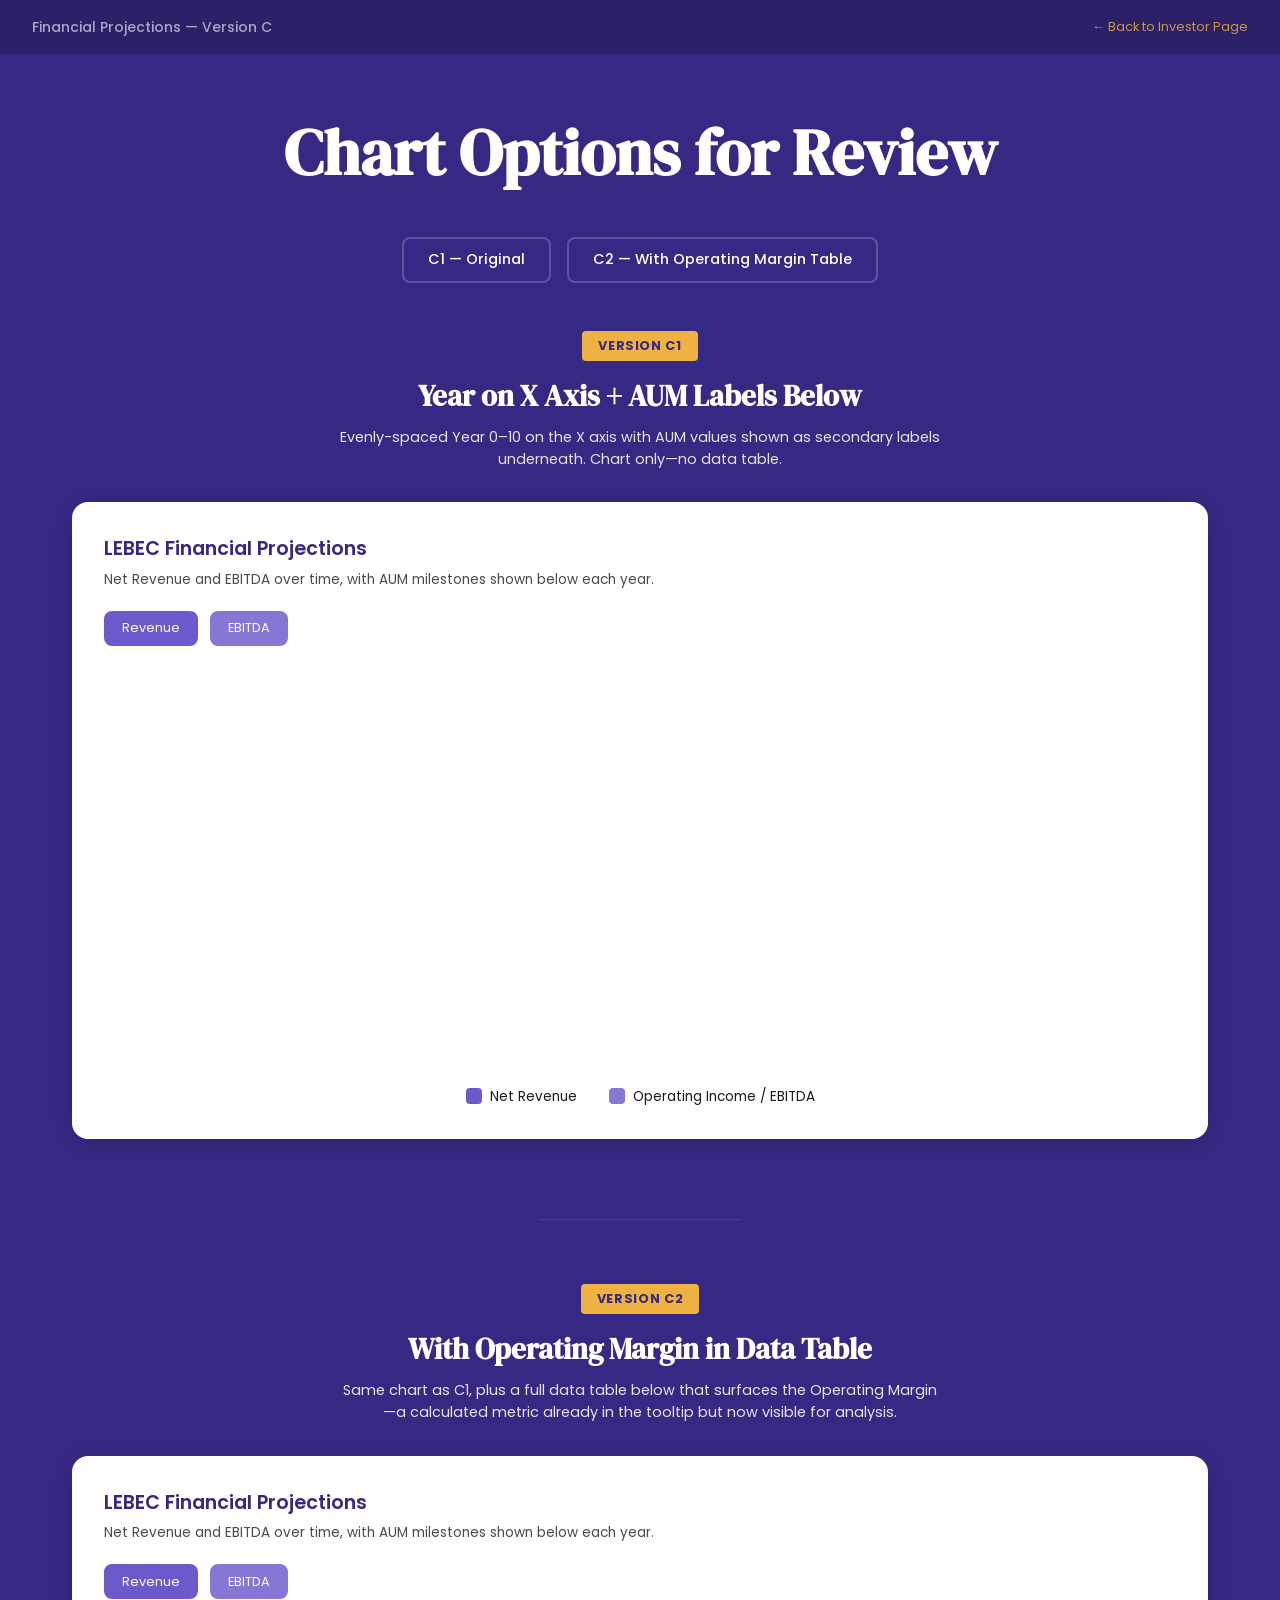
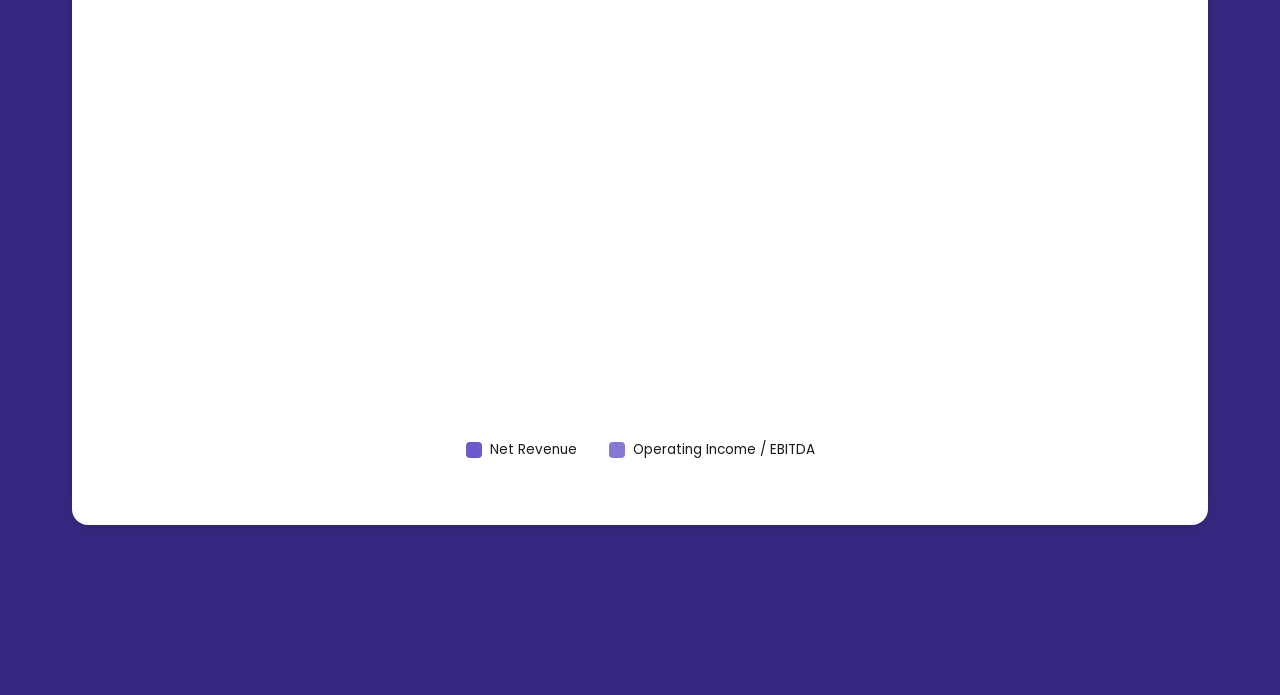
==== commit 1803b7de: "Financial Projections Update" ====
--- a/chart-demos/financial-projections.html
+++ b/chart-demos/financial-projections.html
@@ -3,7 +3,7 @@
 <head>
   <meta charset="UTF-8">
   <meta name="viewport" content="width=device-width, initial-scale=1.0">
-  <title>Financial Projections — 3 Options | LEBEC</title>
+  <title>Financial Projections — Version C | LEBEC</title>
   <meta name="robots" content="noindex, nofollow">
 
   <!-- Fonts -->
@@ -18,29 +18,6 @@
   <script src="https://d3js.org/d3.v7.min.js"></script>
 
   <style>
-    /* Version selector nav */
-    .version-nav {
-      display: flex;
-      gap: 1rem;
-      justify-content: center;
-      margin-bottom: 3rem;
-      flex-wrap: wrap;
-    }
-    .version-nav a {
-      padding: 0.6rem 1.5rem;
-      border: 2px solid rgba(255,255,255,0.2);
-      border-radius: 8px;
-      color: var(--white);
-      text-decoration: none;
-      font-size: 0.9rem;
-      font-weight: 500;
-      transition: all 0.2s;
-    }
-    .version-nav a:hover {
-      border-color: var(--mustard-yellow);
-      background: rgba(255,255,255,0.05);
-    }
-
     /* Version sections */
     .version-section {
       margin-bottom: 5rem;
@@ -76,7 +53,30 @@
       line-height: 1.5;
     }
 
-    /* Chart cards for versions (no flip, just chart) */
+    /* Version nav */
+    .version-nav {
+      display: flex;
+      gap: 1rem;
+      justify-content: center;
+      margin-bottom: 3rem;
+      flex-wrap: wrap;
+    }
+    .version-nav a {
+      padding: 0.6rem 1.5rem;
+      border: 2px solid rgba(255,255,255,0.2);
+      border-radius: 8px;
+      color: var(--white);
+      text-decoration: none;
+      font-size: 0.9rem;
+      font-weight: 500;
+      transition: all 0.2s;
+    }
+    .version-nav a:hover {
+      border-color: var(--mustard-yellow);
+      background: rgba(255,255,255,0.05);
+    }
+
+    /* Chart cards */
     .chart-card {
       background: var(--white);
       border-radius: 16px;
@@ -110,12 +110,29 @@
       fill: #999;
       font-style: italic;
     }
+
+    /* Operating Margin row highlight */
+    .data-table tr.margin-row td {
+      font-weight: 600;
+      color: var(--royal-blue);
+      background: rgba(54, 41, 131, 0.04);
+      border-top: 2px solid var(--royal-blue);
+      border-bottom: 2px solid var(--royal-blue);
+    }
+    .data-table tr.margin-row:hover td {
+      background: rgba(54, 41, 131, 0.08);
+    }
+
+    /* Negative values in red */
+    .data-table td.negative {
+      color: #c0392b;
+    }
   </style>
 </head>
 <body>
 
   <header class="page-header">
-    <h1>Financial Projections — 3 Chart Options</h1>
+    <h1>Financial Projections — Version C</h1>
     <a href="../index.html" class="back-link">&larr; Back to Investor Page</a>
   </header>
 
@@ -124,31 +141,30 @@
     <h2 class="section-title">Chart Options for Review</h2>
 
     <nav class="version-nav">
-      <a href="#version-a">Version A &mdash; Linear AUM Axis</a>
-      <a href="#version-b">Version B &mdash; Sqrt AUM Axis</a>
-      <a href="#version-c">Version C &mdash; Year + AUM Labels</a>
+      <a href="#version-c1">C1 — Original</a>
+      <a href="#version-c2">C2 — With Operating Margin Table</a>
     </nav>
 
     <!-- ============================================
-         VERSION A: Linear AUM on X axis (current home page)
+         VERSION C1: Original (Year + AUM labels)
          ============================================ -->
-    <div class="version-section" id="version-a">
+    <div class="version-section" id="version-c1">
       <div class="version-header">
-        <div class="version-label">Version A</div>
-        <h3 class="version-title">Linear AUM on X Axis</h3>
-        <p class="version-desc">AUM plotted linearly on the X axis. Early years cluster left (small AUM), later years spread out. Y axis extends into negative to show the EBITDA dip. This is what's currently on the home page.</p>
+        <div class="version-label">Version C1</div>
+        <h3 class="version-title">Year on X Axis + AUM Labels Below</h3>
+        <p class="version-desc">Evenly-spaced Year 0&ndash;10 on the X axis with AUM values shown as secondary labels underneath. Chart only&mdash;no data table.</p>
       </div>
 
       <div class="chart-card">
         <h3>LEBEC Financial Projections</h3>
-        <p class="chart-description">Net Revenue and EBITDA plotted against Total AUM growth.</p>
-
-        <div class="chart-controls" id="controls-a">
+        <p class="chart-description">Net Revenue and EBITDA over time, with AUM milestones shown below each year.</p>
+
+        <div class="chart-controls" id="controls-c1">
           <button class="toggle-btn active" data-metric="revenue">Revenue</button>
           <button class="toggle-btn active" data-metric="ebitda">EBITDA</button>
         </div>
 
-        <div class="chart-container" id="chart-a"></div>
+        <div class="chart-container" id="chart-c1"></div>
 
         <div class="chart-legend">
           <div class="legend-item" data-metric="revenue">
@@ -166,25 +182,25 @@
     <hr class="version-divider">
 
     <!-- ============================================
-         VERSION B: Square-root AUM scale
+         VERSION C2: Chart + Data Table with Operating Margin
          ============================================ -->
-    <div class="version-section" id="version-b">
+    <div class="version-section" id="version-c2">
       <div class="version-header">
-        <div class="version-label">Version B</div>
-        <h3 class="version-title">Square Root AUM Scale</h3>
-        <p class="version-desc">Uses a square root scale on the X axis so early AUM values are more spread out and readable, while still showing the full $4.6B range. Gives more visual weight to the early growth story and the EBITDA dip.</p>
+        <div class="version-label">Version C2</div>
+        <h3 class="version-title">With Operating Margin in Data Table</h3>
+        <p class="version-desc">Same chart as C1, plus a full data table below that surfaces the Operating Margin&mdash;a calculated metric already in the tooltip but now visible for analysis.</p>
       </div>
 
       <div class="chart-card">
         <h3>LEBEC Financial Projections</h3>
-        <p class="chart-description">Net Revenue and EBITDA plotted against Total AUM (square root scale).</p>
-
-        <div class="chart-controls" id="controls-b">
+        <p class="chart-description">Net Revenue and EBITDA over time, with AUM milestones shown below each year.</p>
+
+        <div class="chart-controls" id="controls-c2">
           <button class="toggle-btn active" data-metric="revenue">Revenue</button>
           <button class="toggle-btn active" data-metric="ebitda">EBITDA</button>
         </div>
 
-        <div class="chart-container" id="chart-b"></div>
+        <div class="chart-container" id="chart-c2"></div>
 
         <div class="chart-legend">
           <div class="legend-item" data-metric="revenue">
@@ -196,42 +212,9 @@
             <span>Operating Income / EBITDA</span>
           </div>
         </div>
-      </div>
-    </div>
-
-    <hr class="version-divider">
-
-    <!-- ============================================
-         VERSION C: Year on X axis + AUM labels below
-         ============================================ -->
-    <div class="version-section" id="version-c">
-      <div class="version-header">
-        <div class="version-label">Version C</div>
-        <h3 class="version-title">Year on X Axis + AUM Labels Below</h3>
-        <p class="version-desc">Keeps evenly-spaced Year 0&ndash;10 on the X axis with AUM values shown as secondary labels underneath. Best readability, both year and AUM visible at each point. Y axis extends into negative.</p>
-      </div>
-
-      <div class="chart-card">
-        <h3>LEBEC Financial Projections</h3>
-        <p class="chart-description">Net Revenue and EBITDA over time, with AUM milestones shown below each year.</p>
-
-        <div class="chart-controls" id="controls-c">
-          <button class="toggle-btn active" data-metric="revenue">Revenue</button>
-          <button class="toggle-btn active" data-metric="ebitda">EBITDA</button>
-        </div>
-
-        <div class="chart-container" id="chart-c"></div>
-
-        <div class="chart-legend">
-          <div class="legend-item" data-metric="revenue">
-            <div class="legend-color" style="background: var(--purple-58)"></div>
-            <span>Net Revenue</span>
-          </div>
-          <div class="legend-item" data-metric="ebitda">
-            <div class="legend-color" style="background: var(--purple-65)"></div>
-            <span>Operating Income / EBITDA</span>
-          </div>
-        </div>
+
+        <!-- Data Table with Operating Margin -->
+        <div class="data-table" id="data-table-c2"></div>
       </div>
     </div>
 
@@ -375,115 +358,9 @@
       });
     }
 
-
-    // ============================================
-    // VERSION A: Linear AUM on X axis
-    // ============================================
-    function createChartA() {
-      const container = d3.select('#chart-a');
-      container.selectAll('*').remove();
-      const width = container.node().getBoundingClientRect().width;
-      const height = 420;
-      const margin = { top: 30, right: 50, bottom: 75, left: 80 };
-
-      const svg = container.append('svg').attr('width', width).attr('height', height);
-      const cw = width - margin.left - margin.right;
-      const ch = height - margin.top - margin.bottom;
-      const g = svg.append('g').attr('transform', `translate(${margin.left},${margin.top})`);
-
-      // X: linear AUM
-      const xScale = d3.scaleLinear()
-        .domain([0, d3.max(data, d => d.aum)])
-        .range([0, cw]);
-
-      const y = makeYScale(ch);
-      drawYAxis(g, y, cw, ch);
-
-      // X axis with filtered ticks
-      const aumTicks = data.map(d => d.aum);
-      const minPx = 65;
-      const filtered = aumTicks.reduce((acc, t) => {
-        if (acc.length === 0 || xScale(t) - xScale(acc[acc.length - 1]) >= minPx) acc.push(t);
-        return acc;
-      }, []);
-      const last = aumTicks[aumTicks.length - 1];
-      if (filtered[filtered.length - 1] !== last) filtered.push(last);
-
-      g.append('g').attr('class', 'axis')
-        .attr('transform', `translate(0,${ch})`)
-        .call(d3.axisBottom(xScale).tickValues(filtered).tickFormat(d => formatAUM(d)))
-        .selectAll('text')
-          .attr('transform', 'rotate(-35)')
-          .style('text-anchor', 'end')
-          .attr('dx', '-0.5em').attr('dy', '0.5em');
-
-      g.append('text')
-        .attr('x', cw / 2).attr('y', ch + 65)
-        .attr('fill', colors.axisLabel)
-        .attr('text-anchor', 'middle').attr('font-size', '12px')
-        .text('Total AUM');
-
-      // Lines & dots
-      drawLinesAndDots(g, d => xScale(d.aum), y, 'controls-a');
-    }
-
-
-    // ============================================
-    // VERSION B: Square root AUM scale
-    // ============================================
-    function createChartB() {
-      const container = d3.select('#chart-b');
-      container.selectAll('*').remove();
-      const width = container.node().getBoundingClientRect().width;
-      const height = 420;
-      const margin = { top: 30, right: 50, bottom: 75, left: 80 };
-
-      const svg = container.append('svg').attr('width', width).attr('height', height);
-      const cw = width - margin.left - margin.right;
-      const ch = height - margin.top - margin.bottom;
-      const g = svg.append('g').attr('transform', `translate(${margin.left},${margin.top})`);
-
-      // X: sqrt AUM — spreads out the early values
-      const xScale = d3.scalePow().exponent(0.5)
-        .domain([0, d3.max(data, d => d.aum)])
-        .range([0, cw]);
-
-      const y = makeYScale(ch);
-      drawYAxis(g, y, cw, ch);
-
-      // X axis — all ticks fit because sqrt spreads them
-      const aumTicks = data.map(d => d.aum);
-      const minPx = 50;
-      const filtered = aumTicks.reduce((acc, t) => {
-        if (acc.length === 0 || xScale(t) - xScale(acc[acc.length - 1]) >= minPx) acc.push(t);
-        return acc;
-      }, []);
-      const last = aumTicks[aumTicks.length - 1];
-      if (filtered[filtered.length - 1] !== last) filtered.push(last);
-
-      g.append('g').attr('class', 'axis')
-        .attr('transform', `translate(0,${ch})`)
-        .call(d3.axisBottom(xScale).tickValues(filtered).tickFormat(d => formatAUM(d)))
-        .selectAll('text')
-          .attr('transform', 'rotate(-35)')
-          .style('text-anchor', 'end')
-          .attr('dx', '-0.5em').attr('dy', '0.5em');
-
-      g.append('text')
-        .attr('x', cw / 2).attr('y', ch + 65)
-        .attr('fill', colors.axisLabel)
-        .attr('text-anchor', 'middle').attr('font-size', '12px')
-        .text('Total AUM');
-
-      drawLinesAndDots(g, d => xScale(d.aum), y, 'controls-b');
-    }
-
-
-    // ============================================
-    // VERSION C: Year on X axis + AUM labels below
-    // ============================================
-    function createChartC() {
-      const container = d3.select('#chart-c');
+    // Shared: create Version C chart (Year on X axis + AUM labels)
+    function createChartC(containerId, controlsId) {
+      const container = d3.select(containerId);
       container.selectAll('*').remove();
       const width = container.node().getBoundingClientRect().width;
       const height = 440;
@@ -528,7 +405,51 @@
         .attr('font-weight', '600')
         .text('AUM →');
 
-      drawLinesAndDots(g, d => xScale(d.year), y, 'controls-c');
+      drawLinesAndDots(g, d => xScale(d.year), y, controlsId);
+    }
+
+    // Build the data table with Operating Margin for C2
+    function buildDataTable() {
+      const tableContainer = d3.select('#data-table-c2');
+      tableContainer.selectAll('*').remove();
+
+      const rows = [
+        { label: 'Total AUM',         key: 'aum',              format: formatAUM },
+        { label: 'Total Revenue',      key: 'totalRevenue',     format: formatCurrencyK },
+        { label: 'Sub-Advisory Fees',  key: 'subAdvisory',      format: formatCurrencyK },
+        { label: 'Net Revenue',        key: 'netRevenue',       format: formatCurrencyK },
+        { label: 'Other Expenses',     key: 'otherExpenses',    format: formatCurrencyK },
+        { label: 'EBITDA',             key: 'ebitda',           format: formatCurrencyK },
+        { label: 'Operating Margin',   key: 'margin',           format: d => `${d}%`, isMargin: true },
+        { label: 'Tax Expense',        key: 'taxExpense',       format: formatCurrencyK },
+        { label: 'Earnings After Tax', key: 'earningsAfterTax', format: formatCurrencyK }
+      ];
+
+      const table = tableContainer.append('table');
+
+      // Header
+      const thead = table.append('thead').append('tr');
+      thead.append('th').text('Metric');
+      data.forEach(d => thead.append('th').text(d.yearLabel));
+
+      // Body
+      const tbody = table.append('tbody');
+      rows.forEach(row => {
+        const tr = tbody.append('tr');
+        if (row.isMargin) tr.classed('margin-row', true);
+
+        tr.append('td').text(row.label);
+        data.forEach(d => {
+          const val = d[row.key];
+          const td = tr.append('td');
+          if (val === null || val === undefined) {
+            td.text('—');
+          } else {
+            td.text(row.format(val));
+            if (typeof val === 'number' && val < 0) td.classed('negative', true);
+          }
+        });
+      });
     }
 
 
@@ -536,18 +457,18 @@
     // INITIALIZE
     // ============================================
     document.addEventListener('DOMContentLoaded', () => {
-      createChartA();
-      createChartB();
-      createChartC();
+      createChartC('#chart-c1', 'controls-c1');
+      createChartC('#chart-c2', 'controls-c2');
+      buildDataTable();
     });
 
     let resizeTimeout;
     window.addEventListener('resize', () => {
       clearTimeout(resizeTimeout);
       resizeTimeout = setTimeout(() => {
-        createChartA();
-        createChartB();
-        createChartC();
+        createChartC('#chart-c1', 'controls-c1');
+        createChartC('#chart-c2', 'controls-c2');
+        buildDataTable();
       }, 250);
     });
   </script>
